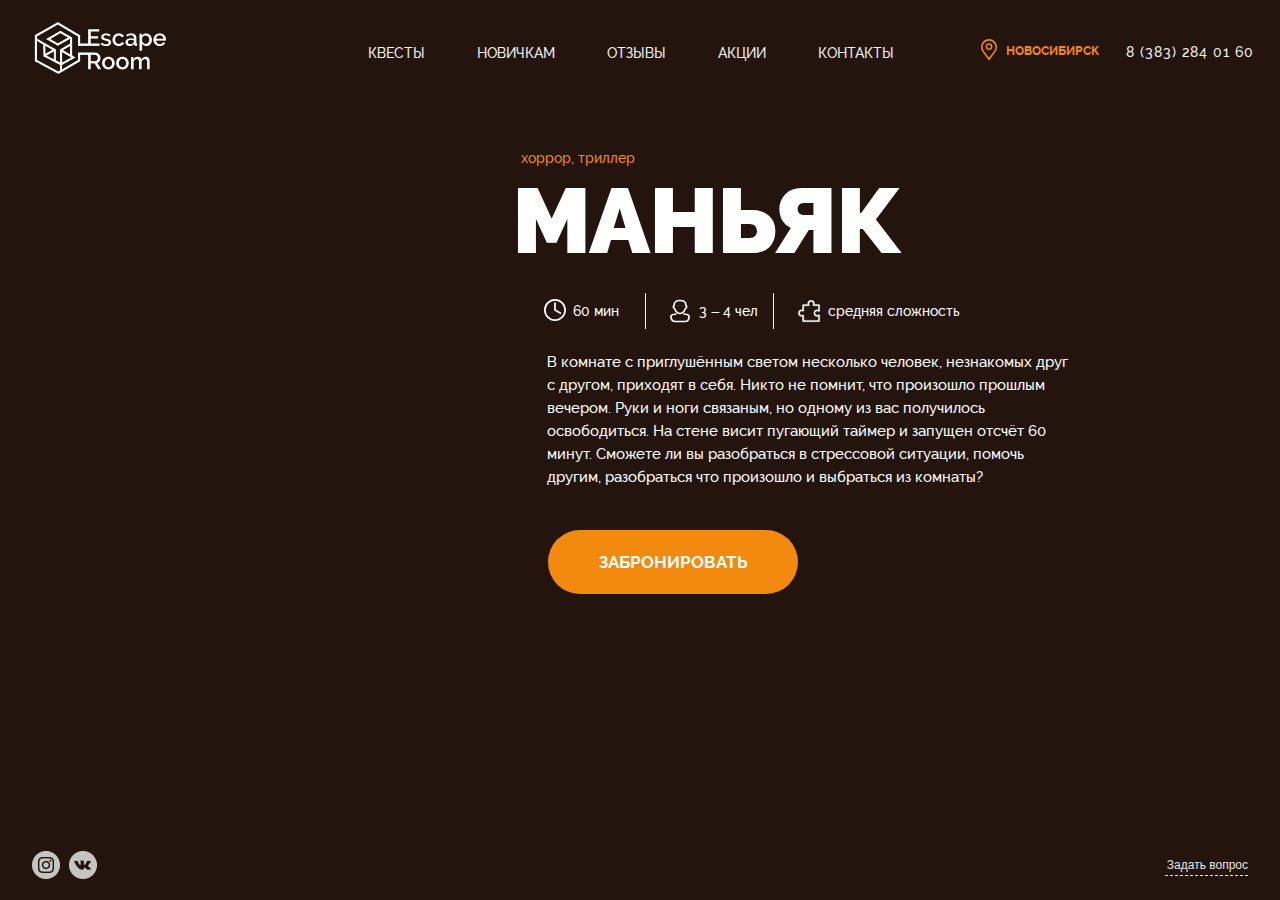
==== quest-order-maniac.html @ 41b4a64c "Add files via upload" ====
<!doctype html>
<html lang="ru">
<head>
  <meta charset="UTF-8">
  <meta name="viewport" content="width=device-width, initial-scale=1.0">
  <title>Escape Room</title>
  <link rel="preload" href="./fonts/ralewaymedium.woff2" type="font/woff2" as="font" crossorigin="">
  <link rel="stylesheet" href="./css/style.min.css">
</head>
<body>

<header class="main-header main-header--quest-order main-header--nojs">
  <div class="main-header__wrap main-header__wrap--nojs">
    <a href="main.html" class="main-header__logo main-header__logo--nojs" aria-label="Ссылка логотипа страницы">
      <picture>
        <source media="(max-width: 767px)" srcset="img/logo-mobile.png">
        <img src="img/logo-desktop.png" width="134" height="52" alt="Логотип сайта Escape Room" class="main-header__logo-img">
      </picture>
    </a>
    <nav class="nav nav--nojs">
      <ul class="nav__list">
        <li class="nav__item"><a href="#" class="nav__link" aria-label="Ссылка на другую страницу сайта">Квесты</a></li>
        <li class="nav__item"><a href="#" class="nav__link" aria-label="Ссылка на другую страницу сайта">Новичкам</a></li>
        <li class="nav__item"><a href="#" class="nav__link" aria-label="Ссылка на другую страницу сайта">Отзывы</a></li>
        <li class="nav__item"><a href="#" class="nav__link" aria-label="Ссылка на другую страницу сайта">Акции</a></li>
        <li class="nav__item"><a href="#" class="nav__link" aria-label="Ссылка на другую страницу сайта">Контакты</a></li>
      </ul>
    </nav>
    <div class="main-header__link-wrap main-header__link-wrap--nojs">
      <a href="#" class="main-header__link" aria-label="Ссылка города">Новосибирск</a>
      <a href="tel:83832840160" class="main-header__phone-link" aria-label="Ссылка телефона">8 (383) 284 01 60</a>
    </div>
  </div>
  <span class="main-header__menu-text">Меню</span>
  <button class="main-header__toggle main-header__toggle--nojs" type="button" aria-label="Мобильное меню"></button>
</header>

<main class="main-content main-content--quest-order">
  <section class="quest-order">
    <div class="quest-order__div"></div>
    <div class="quest-order__text-wrap">
      <a href="quest.html" class="quest-order__link" aria-label="Страница всех квестов">Все квесты</a>
      <span class="quest-order__genre">хоррор, триллер</span>
      <h1>Маньяк</h1>
      <div class="quest-order__terms">
        <span class="quest-order__time">60 мин</span>
        <span class="quest-order__person"> 3 – 4 чел</span>
        <span class="quest-order__level">средняя сложность</span>
      </div>
      <p>В комнате с приглушённым светом несколько человек, незнакомых друг с другом,
        приходят в себя. Никто не помнит, что произошло прошлым вечером. Руки и ноги связаным, но одному из вас
        получилось освободиться. На стене висит пугающий таймер и запущен отсчёт 60 минут. Сможете ли вы разобраться в
        стрессовой ситуации, помочь другим, разобраться что произошло и выбраться из комнаты?</p>
      <a href="specific-quest.html" class="quest-order__button button" aria-label="Бронирование квеста">Забронировать</a>
    </div>
  </section>
</main>

<footer class="footer-page footer-page--nojs">
  <div class="footer-page__social social">
    <a href="#" class="social__item social__item--ig" aria-label="Ссылка соц сети Инстаграм">
    </a>
    <a href="#" class="social__item social__item--vk" aria-label="Ссылка соц сети Вконтакте">
    </a>
  </div>
  <button class="footer-page__button button" type="button" aria-label="ٌКнопка для задания вопроса">Задать вопрос</button>
</footer>

<div class="modal">
  <form action="https://echo.htmlacademy.ru" method="post" class="modal__form">
    <h2>Ваш город:</h2>
    <button class="modal__toggle" type="button" aria-label="Модальное окно"></button>
    <a href="#" class="modal__link" aria-label="Поиск местоположения">Определить местоположение</a>
    <span>... или выберите вручную</span>
    <ul class="modal__list">
      <li class="modal__item"><a href="#" class="modal__city-link" aria-label="Выбор города">Новосибирск</a></li>
      <li class="modal__item"><a href="#" class="modal__city-link" aria-label="Выбор города">Иркутск</a></li>
      <li class="modal__item"><a href="#" class="modal__city-link" aria-label="Выбор города">Смоленск</a></li>
      <li class="modal__item"><a href="#" class="modal__city-link" aria-label="Выбор города">Волгоград</a></li>
      <li class="modal__item"><a href="#" class="modal__city-link" aria-label="Выбор города">Комсомольск-на-Амуре</a></li>
    </ul>
  </form>
</div>

<div class="modal-form">
  <form action="https://echo.htmlacademy.ru" method="post" class="modal-form__question">
    <h2>Задайте вопрос</h2>
    <ul class="modal-form__list">
      <li class="modal-form__item">
        <label for="name">Чтобы мы смогли обращаться к вам, оставьте ваше имя</label>
        <input type="text" name="name" id="name" required="">
        <span>Имя</span>
      </li>

      <li class="modal-form__item">
        <label for="email">Чтобы вы получили ответ, оставьте ваш e-mail</label>
        <input type="email" name="email" id="email" required="">
        <span>E-mail</span>
      </li>

      <li class="modal-form__item">
        <label for="question">Ваш вопрос:</label>
        <textarea name="question" id="question"></textarea>
      </li>
    </ul>
    <button class="modal-form__button button" type="submit" aria-label="Кнопка для отправки вопроса">Отправить вопрос</button>
    <div class="modal-form__checkbox">
      <input class="modal-form__input" type="checkbox" name="check" id="check" required="">
      <label class="modal-form__label" for="check"></label>
      <p>Я согласен с <a href="#" aria-label="Ссылка на правила обработки персональных данных">правилами обработки персональных данных</a> и пользовательским соглашением</p>
    </div>
    <button class="modal-form__toggle" type="button" aria-label="Модальное окно"></button>
  </form>
</div>
<script src="js/vendor.js"></script>
<script src="js/main.js"></script>
</body>
</html>
---- css/style.min.css ----
@charset "UTF-8";body,html{height:100%}html{ms-text-size-adjust:100%;webkit-text-size-adjust:100%;overflow-x:hidden;line-height:1.15}body,sub,sup{position:relative}body{display:-webkit-box;display:-ms-flexbox;display:flex;-webkit-box-orient:vertical;-webkit-box-direction:normal;-ms-flex-direction:column;flex-direction:column;margin:0;padding:0;font-style:normal;font-weight:500;font-family:"Raleway","Arial",sans-serif;background:#fff;color:#102654;font-size:16px;line-height:24px}article,aside,details,figcaption,figure,footer,header,main,menu,nav,section{display:block}h1{font-size:2em;margin:.67em 0}figure{margin:1em 40px}hr{-webkit-box-sizing:content-box;box-sizing:content-box;height:0;overflow:visible}code,kbd,pre,samp{font-family:monospace;font-size:1em}a{background-color:transparent;webkit-text-decoration-skip:objects;text-decoration:none}abbr[title]{border-bottom:none;-webkit-text-decoration:underline dotted;text-decoration:underline dotted}b,strong{font-weight:inherit}dfn{font-style:italic}mark{background-color:#ff0;color:#000}small{font-size:80%}sub,sup{font-size:58%;line-height:0}sub{bottom:-.25em}audio,canvas,video{display:inline-block}audio:not([controls]){display:none;height:0}img{height:auto;width:100%;max-width:100%;border-style:none}svg:not(:root){overflow:hidden}button,input,optgroup,select,textarea{font-family:sans-serif;font-size:100%;line-height:1.15;margin:0}button,input{overflow:visible}button,select{text-transform:none}[type=reset],[type=submit],button,html [type=button]{webkit-appearance:button}[type=button]::-moz-focus-inner,[type=reset]::-moz-focus-inner,[type=submit]::-moz-focus-inner,button::-moz-focus-inner{border-style:none;padding:0}[type=button]:-moz-focusring,[type=reset]:-moz-focusring,[type=submit]:-moz-focusring,button:-moz-focusring{outline:1px dotted ButtonText}fieldset{padding:.35em .75em .625em}legend{color:inherit;display:table;max-width:100%;white-space:normal}progress{display:inline-block;vertical-align:baseline}textarea{overflow:auto}[type=checkbox],[type=radio],legend{-webkit-box-sizing:border-box;box-sizing:border-box;padding:0}[type=number]::-webkit-inner-spin-button,[type=number]::-webkit-outer-spin-button{height:auto}[type=search]{webkit-appearance:textfield;outline-offset:-2px}[type=search]::-webkit-search-cancel-button,[type=search]::-webkit-search-decoration{webkit-appearance:none}::-webkit-file-upload-button{webkit-appearance:button;font:inherit}summary{display:list-item}[hidden],template{display:none}@font-face{font-family:"Raleway";src:local("ralewayblack"),url(../fonts/ralewayblack.woff2) format("woff2"),local("ralewayblack"),url(../fonts/ralewayblack.woff) format("woff");font-weight:900;font-display:swap}@font-face{font-family:"Raleway";src:local("ralewayextrabold"),url(../fonts/ralewayextrabold.woff2) format("woff2"),local("ralewayextrabold"),url(../fonts/ralewayextrabold.woff) format("woff");font-weight:800;font-display:swap}@font-face{font-family:"Raleway";src:local("ralewaybold"),url(../fonts/ralewaybold.woff2) format("woff2"),local("ralewaybold"),url(../fonts/ralewaybold.woff) format("woff");font-weight:700;font-display:swap}@font-face{font-family:"Raleway";src:local("ralewaymedium"),url(../fonts/ralewaymedium.woff2) format("woff2"),local("ralewaymedium"),url(../fonts/ralewaymedium.woff) format("woff");font-weight:500;font-display:swap}*,::after,::before{-webkit-box-sizing:border-box;box-sizing:border-box}a:hover{cursor:url(/img/cursor–hand.png),pointer}.button{display:block;padding-top:22px;padding-bottom:22px;font-size:17px;font-weight:700;line-height:20px;text-align:center;text-transform:uppercase;border-radius:60px;cursor:pointer}.intro{height:100vh;background-image:url(/img/main-bg-desktop@1x.jpg);background-repeat:no-repeat;background-color:#151110;background-size:cover}.intro__text-wrap{padding-top:187px;margin-left:136px}.intro h1{max-width:545px;margin:0 0 33px;font-size:64px;line-height:70px;letter-spacing:.9px;color:#fff}.intro p{max-width:477px;margin:0 0 66px;letter-spacing:.5px;line-height:26px;color:#fff}.intro__button{width:250px;background-color:#f28a0f;color:#fff}.intro__button:active,.intro__button:focus{opacity:.3}.intro__button:hover{background-color:#f39425}@media only screen and (max-width:1023px){.intro{background-position:center}.intro__text-wrap{padding-top:245px;padding-bottom:0;margin:0 auto;text-align:center}.intro__text-wrap h1{margin:0 auto 25px;font-size:50px;line-height:55px;max-width:678px}.intro p{max-width:678px;font-size:14px;text-align:center;margin:0 auto 40px}.intro__button{margin:0 auto}}@media only screen and (max-width:767px){.intro{background-image:url(/img/main-bg-mobile@1x.jpg)}.intro__text-wrap{max-width:310px;padding-top:409px;margin:0 auto}.intro__text-wrap h1{margin:0 auto 27px;font-size:36px;line-height:46px}.intro__text-wrap p{display:none}.intro__button{width:185px;padding-top:15px;padding-bottom:15px;font-size:14px}}.nav,.nav__list{display:-webkit-box;display:-ms-flexbox;display:flex}.nav{-webkit-box-align:center;-ms-flex-align:center;align-items:center;padding-left:7vw;max-width:630px}.nav,.nav a{cursor:url(../img/cursor–hand.png),pointer}.nav__list{-webkit-box-pack:justify;-ms-flex-pack:justify;justify-content:space-between;-ms-flex-wrap:wrap;flex-wrap:wrap;width:100%;height:21px;margin:0;padding:0;font-size:14px;list-style:none;text-transform:uppercase}.nav__link{color:#f0f0f0}.nav__link:active,.nav__link:focus{opacity:.3}.nav__link:hover{color:#f2890f}.nav__item{margin-right:52px}.nav__item:nth-child(5n){margin-right:0}@media only screen and (max-width:1023px){.nav{padding-left:0;width:45%}.nav__list{-ms-flex-wrap:nowrap;flex-wrap:nowrap;font-size:12px}}@media only screen and (max-width:767px){.nav{top:0;left:0;position:absolute;display:none;-webkit-box-align:baseline;-ms-flex-align:baseline;align-items:baseline;height:100vh;width:100%;background:-webkit-gradient(linear,left top,left bottom,from(#633c0f),color-stop(70%,#24150e),to(#1a140d));background:linear-gradient(180deg,#633c0f 0%,#24150e 70%,#1a140d 100%)}.nav__list{-webkit-box-orient:vertical;-webkit-box-direction:normal;-ms-flex-direction:column;flex-direction:column;padding-top:231px;text-align:center;font-size:16px}.nav__item{margin-bottom:35px}.nav--closed,.nav--nojs{display:-webkit-box;display:-ms-flexbox;display:flex}.nav--nojs{position:inherit}}.catalog{margin-top:118px;height:100vh;overflow-y:scroll;scrollbar-width:none;background:-webkit-gradient(linear,left bottom,left top,from(#141414),to(#1f1d1d));background:linear-gradient(0deg,#141414 0%,#1f1d1d 100%)}.catalog::-webkit-scrollbar{display:none}.catalog__wrap{max-width:1095px;margin:0 auto}.catalog__text{display:inline-block;margin-bottom:28px;vertical-align:auto;letter-spacing:-1px;color:#f2890f}.catalog h1{margin:0 0 72px;font-size:64px;letter-spacing:1px;color:#fff}.catalog__filter-list{display:-webkit-box;display:-ms-flexbox;display:flex;-webkit-box-pack:justify;-ms-flex-pack:justify;justify-content:space-between;max-width:1000px;margin:0 0 40px 39px;padding:0;font-size:14px;list-style:none;text-align:center;scrollbar-width:none}.catalog__link{color:#fff}.catalog__item{position:relative;display:-webkit-box;display:-ms-flexbox;display:flex;-webkit-box-align:center;-ms-flex-align:center;align-items:center;height:40px}.catalog__link--allquest{border-bottom:2px solid #f2890f}.catalog__item--allquest::before{content:"";position:absolute;left:-37px;top:6px;width:26px;height:30px;background-image:url(../img/icon-allquests.svg);background-repeat:no-repeat;background-size:26px 30px}.catalog__item--allquest::after{content:"";position:absolute;left:116px;top:0;height:40px;width:.5px;border:0 solid #fff;background-color:#fff}.catalog__item--adventures::before{content:"";position:absolute;left:-45px;top:6px;width:36px;height:30px;background-image:url(../img/icon-adventures.svg);background-repeat:no-repeat;background-size:36px 30px}.catalog__item--adventures::after{content:"";position:absolute;left:135px;top:0;height:40px;width:.5px;border:0 solid #fff;background-color:#fff}.catalog__item--horror::before{content:"";position:absolute;left:-44px;top:6px;width:30px;height:30px;background-image:url(../img/icon-horror.svg);background-repeat:no-repeat;background-size:30px 30px}.catalog__item--horror::after{content:"";position:absolute;left:84px;top:0;height:40px;width:.5px;border:0 solid #fff;background-color:#fff}.catalog__item--mystic::before{content:"";position:absolute;left:-48px;top:6px;width:30px;height:30px;background-image:url(../img/icon-mystic.svg);background-repeat:no-repeat;background-size:30px 30px}.catalog__item--mystic::after{content:"";position:absolute;left:90px;top:0;height:40px;width:.5px;border:0 solid #fff;background-color:#fff}.catalog__item--detective::before{content:"";position:absolute;left:-53px;top:6px;width:40px;height:30px;background-image:url(../img/icon-pipe.svg);background-repeat:no-repeat;background-size:40px 30px}.catalog__item--detective::after{content:"";position:absolute;left:100px;top:0;height:40px;width:.5px;border:0 solid #fff;background-color:#fff}.catalog__item--scifi::before{content:"";position:absolute;left:-49px;top:6px;width:28px;height:30px;background-image:url(../img/icon-scifi.svg);background-repeat:no-repeat;background-size:28px 30px}@media only screen and (max-width:1023px){.catalog__wrap{max-width:678px;margin:0 auto}.catalog__text{font-size:13px}.catalog h1{margin:0 0 50px;font-size:50px}.catalog__item{height:30px}.catalog__link{font-size:13px}.catalog__filter-list{margin:0 0 40px 25px}.catalog__item--allquest::before{left:-26px;top:0;width:22px;height:28px;background-size:22px 28px}.catalog__item--allquest::after{left:84px;height:30px}.catalog__item--adventures::before{left:-35px;top:0;width:30px;height:26px;background-size:30px 26px}.catalog__item--adventures::after{left:100px;height:30px}.catalog__item--horror::before{left:-31px;top:0;width:25px;height:25px;background-size:25px 25px}.catalog__item--horror::after{left:56px;height:30px}.catalog__item--mystic::before{left:-31px;top:0;width:25px;height:25px;background-size:25px 25px}.catalog__item--mystic::after{left:67px;height:30px}.catalog__item--detective::before{left:-40px;top:0;width:35px;height:25px;background-size:35px 25px}.catalog__item--detective::after{left:75px;height:30px}.catalog__item--scifi::before{left:-32px;top:0;width:24px;height:26px;background-size:24px 26px}}@media only screen and (max-width:767px){.catalog{margin-top:83px}.catalog__wrap{max-width:328px;margin:0 auto}.catalog__text{margin-bottom:12px;letter-spacing:.5px}.catalog h1{line-height:36px;font-size:36px}.catalog__filter-wrap{position:relative}.catalog__filter-list{display:-webkit-box;-webkit-box-pack:inherit;-ms-flex-pack:inherit;justify-content:inherit;overflow-x:scroll;margin:0 0 40px;width:100%}.catalog__filter-list::before{content:"";position:absolute;top:-2px;right:-2px;width:55px;height:32px;background:-webkit-gradient(linear,left top,right top,from(rgba(28,27,27,0)),to(#1c1b1b));background:linear-gradient(90deg,rgba(28,27,27,0) 0%,#1c1b1b 100%);z-index:1}.catalog__filter-list::-webkit-scrollbar{display:none}.catalog__item{display:block;width:111px;margin-right:46px;padding-left:30px;border:0}.catalog__item--allquest::before{left:0;top:0;width:20px;height:24px;background-size:20px 24px}.catalog__item--allquest::after{left:124px;height:30px}.catalog__item--adventures::before{left:-15px;top:0;width:28px;height:24px;background-size:28px 24px}.catalog__item--adventures::after{left:134px;height:30px}.catalog__item--horror{padding-left:0;margin-right:0}.catalog__item--horror::before{left:-7px;top:0;width:24px;height:24px;background-size:24px 24px}.catalog__item--horror::after{left:95px;height:30px}.catalog__item--mystic::before{left:4px;top:0;width:24px;height:24px;background-size:24px 24px}.catalog__item--mystic::after{left:123px;height:30px}.catalog__item--detective{margin-right:10px}.catalog__item--detective::before{left:-9px;top:0;width:32px;height:24px;background-size:32px 24px}.catalog__item--detective::after{left:120px;height:30px}.catalog__item--scifi::before{left:19px;top:0;width:22px;height:24px;background-size:22px 24px}}.footer-page{position:absolute;bottom:21px;left:0;right:0;display:-webkit-box;display:-ms-flexbox;display:flex;-webkit-box-align:center;-ms-flex-align:center;align-items:center;-webkit-box-pack:justify;-ms-flex-pack:justify;justify-content:space-between;width:95%;max-width:1302px;margin:0 auto;z-index:1}.footer-page--quest{position:fixed}.footer-page__button{position:relative;width:83px;padding:0;text-align:end;font-size:12px;text-transform:none;font-weight:500;background:0 0;border:0;border-bottom:1.5px dashed;border-radius:0;overflow:hidden;color:#e5e5e5;cursor:url(/img/cursor–hand.png),pointer}.footer-page__button::before{content:"";position:absolute;width:12px;height:12px;bottom:3px;left:-10px;background-image:url(../img/icon-question.svg);background-size:12px 12px}.footer-page__button::before:hover{left:0}.footer-page__button:hover{color:#f28a0f;overflow:inherit}@media only screen and (max-width:1023px){.footer-page{max-width:730px}}@media only screen and (max-width:767px){.footer-page{position:absolute;bottom:43px;display:none;width:91%;z-index:2}.footer-page__button{width:120px;font-size:17px;letter-spacing:.3px}.footer-page__button::before{left:-10px;width:14px;height:14px;background-size:14px 14px}.footer-page--closed,.footer-page--nojs{display:-webkit-box;display:-ms-flexbox;display:flex}.footer-page--nojs{position:absolute}}.main-header{position:absolute;left:0;right:0;width:100%;z-index:2}.main-header--quest{position:fixed;background:#1c1b1b;z-index:2}.main-header--quest-order,.main-header--specific-quest{position:absolute}.main-header__logo-img{cursor:url(../img/cursor–hand.png),pointer}.main-header__logo-img:active,.main-header__logo-img:focus{opacity:.3}.main-header__logo-img:hover{opacity:.7}.main-header__logo-img--main{cursor:auto}.main-header__logo-img--main:hover{opacity:1}.main-header__wrap{-webkit-box-align:center;-ms-flex-align:center;align-items:center;-webkit-box-pack:justify;-ms-flex-pack:justify;justify-content:space-between;width:95%;max-width:1300px;margin:0 auto;padding-top:22px}.main-header__wrap .main-header__logo{cursor:auto}.main-header__link-phone,.main-header__link-wrap,.main-header__wrap{display:-webkit-box;display:-ms-flexbox;display:flex}.main-header__link-wrap{-webkit-box-pack:justify;-ms-flex-pack:justify;justify-content:space-between;max-width:242px;-webkit-box-align:center;-ms-flex-align:center;align-items:center}.main-header__link-wrap a{white-space:nowrap}.main-header__link-phone{-ms-flex-wrap:wrap;flex-wrap:wrap}.main-header__link{position:relative;margin-right:27px;font-size:12px;font-weight:600;border-bottom:1.5px dashed transparent;text-transform:uppercase;color:#f2890f}.main-header__link::before{content:"";position:absolute;left:-25px;width:16px;height:21px;background-image:url(../img/icon-location.svg);background-repeat:no-repeat;background-size:16px 21px}.main-header__link:hover{border-bottom:1.5px dashed #f2890f}.main-header__toggle{display:none}.main-header__phone-link{font-size:14px;letter-spacing:1px;color:#f0f0f0}.main-header__phone-link:active,.main-header__phone-link:focus{opacity:.3}.main-header__phone-link:hover{opacity:.7}.main-header__menu-text{display:none}.modal-form__error{font-size:12px;color:#f2901d;position:absolute;top:117px;display:none}@media only screen and (max-width:1023px){.main-header__wrap{width:100%;max-width:730px}.main-header__link{margin-right:10px;font-size:10px}.main-header__phone-link{font-size:11px}.main-header__link::before{left:-20px;background-size:13px 18px}}@media only screen and (max-width:767px){.main-header__wrap{width:91%;padding-top:19px}.main-header__link-wrap{position:absolute;display:none;-webkit-box-orient:vertical;-webkit-box-direction:normal;-ms-flex-direction:column;flex-direction:column;-webkit-box-pack:initial;-ms-flex-pack:initial;justify-content:initial;left:0;right:0;top:95px;height:98px;width:100%;-webkit-box-align:center;-ms-flex-align:center;align-items:center;border-bottom:1px solid #fff}.main-header__logo{z-index:1}.main-header__toggle{position:absolute;right:16px;top:34px;display:block;width:20px;height:15px;background-color:transparent;background-image:url(../img/burger.png);background-repeat:no-repeat;border:0;z-index:1;outline:0;cursor:url(../img/cursor–hand.png),pointer}.main-header__toggle:hover{opacity:.7}.main-header__menu-text{position:absolute;display:block;right:45px;top:29px;font-size:14px;text-transform:uppercase;color:#fff;z-index:1}.main-header__link{margin-right:0;margin-bottom:14px;margin-left:24px;font-size:12px}.main-header__link::before{left:-28px;background-size:16px 21px}.main-header__phone-link{font-size:14px}.main-header__toggle--closed{display:block;width:14px;height:14px;background-image:url(../img/close.png);background-size:14px 14px}.main-header--nojs,.main-header__link-wrap--closed,.main-header__link-wrap--nojs,.main-header__wrap--nojs{display:-webkit-box;display:-ms-flexbox;display:flex}.main-header--nojs{position:inherit}.main-header__wrap--nojs{-webkit-box-orient:vertical;-webkit-box-direction:normal;-ms-flex-direction:column;flex-direction:column;width:100%;padding:0}.main-header__logo--nojs{position:absolute;top:18px;left:16px}}.modal{position:fixed;top:0;left:0;display:none;width:100%;height:100vh;background:rgba(61,51,51,.9);z-index:10000}.modal--show{display:block}.modal__form{position:absolute;right:0;left:0;top:18%;bottom:0;margin:0 auto;width:480px;height:485px;background-color:#141414}.modal__form h2{margin:0 0 36px;padding-top:40px;padding-left:33px;font-size:32px;color:#fff}.modal__toggle{position:absolute;width:16px;height:16px;right:31px;top:42px;background-image:url(../img/close.png);background-repeat:no-repeat;background-size:14px 14px;background-color:transparent;border:0;cursor:url(../img/cursor–hand.png),pointer}.modal__toggle:active,.modal__toggle:focus{opacity:.3}.modal__toggle:hover{opacity:.7}.modal__link{position:relative;display:block;width:51%;margin-bottom:44px;margin-left:65px;letter-spacing:.5px;border-bottom:1px solid #fff;color:#fff}.modal__link::before{content:"";position:absolute;left:-33px;width:24px;height:24px;background-image:url(../img/icon-gps-location.svg);background-repeat:no-repeat;background-size:24px 24px}.modal__link:active,.modal__link:focus{opacity:.3}.modal__link:hover{opacity:.7}.modal__form span{display:block;margin-bottom:20px;padding-left:33px;font-size:17px;color:#fff}.modal__list{margin:0;padding-left:33px;font-size:24px;font-weight:600;list-style:none}.modal__item{margin-bottom:25px}.modal__city-link{opacity:.5;color:#fff}.modal-form__item input:active,.modal-form__item input:focus,.modal-form__item textarea:active,.modal-form__item textarea:focus,.modal__city-link:active,.modal__city-link:focus{opacity:.3}.modal__city-link:hover{opacity:1;border-bottom:2px solid #f2890f}@media only screen and (max-width:767px){.modal__form{top:0;width:100%;height:100vh}.modal__form h2{margin:0 0 34px;padding-left:16px;padding-top:39px}.modal__toggle{right:15px;top:40px}.modal__link{width:245px;font-size:17px;margin-left:49px;margin-right:0;letter-spacing:-.1px;margin-bottom:42px}.modal__form span{padding-left:18px}.modal__list{padding-left:16px}}.modal-form{position:fixed;top:0;left:0;display:none;width:100%;height:100vh;background:rgba(61,51,51,.9);z-index:10000}.modal-form--show{display:block}.modal-form__question{position:absolute;right:0;left:0;top:6%;bottom:0;margin:0 auto;padding:37px 33px;width:480px;height:682px;background-color:#141414}.modal-form__question h2{margin:0 0 44px;font-size:32px;color:#fff}.modal-form__list{margin:0;padding:0;list-style:none}.modal-form__item{position:relative}.modal-form__item span{position:absolute;z-index:1;padding:0 8px;left:13px;top:44%;font-size:14px;background-color:#141414;-webkit-transition:all .2s ease;transition:all .2s ease;color:#e5e5e5}.modal-form__item label{display:block;margin-bottom:16px;font-size:15px;color:#fff}.modal-form__item input,.modal-form__item textarea{width:96%;background-color:transparent;border:1px solid #e5e5e5;border-radius:5px;color:#fff}.modal-form__item input{position:relative;height:53px;margin-bottom:27px;padding-left:18px}.modal-form__item input:hover,.modal-form__item textarea:hover{opacity:.7}.modal-form__item textarea{height:120px;margin-bottom:23px;padding-left:22px;padding-top:14px;font-size:14px}.modal-form__item input:focus~span,.modal-form__item-filled~span{top:22%}.modal-form__button{width:219px;margin:0 auto 16px;padding-top:15px;padding-bottom:15px;font-size:14px;border:0;background-color:#b8b8b8;color:#fff;cursor:url(../img/cursor–hand.png),pointer}.modal-form__button:active,.modal-form__button:focus{opacity:.3}.modal-form__button:hover{opacity:.7}.modal-form__button--checked{background-color:#f28a0f}.modal-form__checkbox{display:-webkit-box;display:-ms-flexbox;display:flex;-webkit-box-align:baseline;-ms-flex-align:baseline;align-items:baseline}.modal-form__checkbox p{margin:0 0 0 11px;font-size:15px;color:#fff}.modal-form__checkbox input{margin-right:10px}.modal-form__checkbox a{letter-spacing:-.9px;text-decoration:underline;color:#fff}.modal-form__toggle{position:absolute;width:16px;height:16px;right:31px;top:37px;background-image:url(../img/close.png);background-repeat:no-repeat;background-size:14px 14px;background-color:transparent;border:0;cursor:url(../img/cursor–hand.png),pointer}.modal-form__toggle:active,.modal-form__toggle:focus,.products__item-wrap a:active,.products__item-wrap a:focus{opacity:.3}.modal-form__toggle:hover,.products__item-wrap a:hover{opacity:.7}.modal-form__input{-webkit-appearance:none;-moz-appearance:none;appearance:none}.modal-form__label{position:relative}.modal-form__label::before{content:"";position:absolute;left:-12px;top:-12px;width:16px;height:16px;border:0;border-radius:3px;background-color:#6e4313}.modal-form__input:checked~.modal-form__label::after{content:"";position:absolute;left:-8px;top:-8px;width:8px;height:8px;background-image:url(/img/icon-check.svg);background-repeat:no-repeat;background-size:8px 8px;background-color:#f2890f}.modal-form__input:checked~.modal-form__label::before{background-color:#f2890f}.modal-form__label a{letter-spacing:0}.modal-form__checkbox label.error,.modal-form__item label.error{position:absolute;right:13px;bottom:-10px;text-align:end;font-size:12px;color:#d26f13}.modal-form__item input.valid{border-color:#13ba19}.modal-form__item input.error{border-color:#d26f13}.modal-form__checkbox label.error{right:50px;bottom:10px}.modal-form__item input:-webkit-autofill,.modal-form__item input:-webkit-autofill:focus,.modal-form__item input:-webkit-autofill:hover,.modal-form__item textarea:-webkit-autofill,.modal-form__item textarea:-webkit-autofill:focus,.modal-form__item textarea:-webkit-autofill:hover{-webkit-text-fill-color:#fff!important;-webkit-box-shadow:0 0 0 1000px #141414 inset!important;-webkit-transition:background-color 5000s ease-in-out 0s!important;transition:background-color 5000s ease-in-out 0s!important}@media only screen and (max-width:767px){.modal-form__question{width:100%;height:100vh;top:0;padding:39px 18px}.modal-form__item label{width:295px;margin-bottom:13px}.modal-form__checkbox p{margin-left:11px;letter-spacing:-.5px;line-height:22px}.modal-form__checkbox label.error{right:33px;bottom:22px}.modal-form__item input{font-size:14px;padding-left:21px}.modal-form__item textarea{margin-bottom:27px;padding-top:21px}.modal-form__button{margin:0 auto 20px}.modal-form__toggle{right:15px;top:39px}.modal-form__item span{top:53%}.modal-form__item input:focus~span,.modal-form__item-filled~span{top:35%}}.products{display:grid;grid-template-columns:33% 33% 33%;grid-template-rows:233px 233px 233px 233px;grid-column-gap:28px;grid-row-gap:31px;justify-items:stretch;-webkit-box-align:stretch;-ms-flex-align:stretch;align-items:stretch;-webkit-box-pack:end;-ms-flex-pack:end;justify-content:end;width:100%;margin:0 auto;list-style:none}.products__item{position:relative}.products__item-wrap{position:absolute;left:0;bottom:18px;display:-webkit-box;display:-ms-flexbox;display:flex;-webkit-box-orient:vertical;-webkit-box-direction:normal;-ms-flex-direction:column;flex-direction:column;width:264px;padding-left:18px}.products__item-wrap h2{margin:0 0 12px}.products__item-wrap p{position:relative;margin:0;padding-left:22px;font-size:13px;color:#fff}.products__item-wrap p::before{content:"";position:absolute;left:2px;top:6px;width:11px;height:14px;background-image:url(../img/icon-location.svg);background-repeat:no-repeat;background-size:11px 14px}.products__hit{position:absolute;left:260px;top:15px;font-size:12px;width:64px;padding-right:10px;text-align:end;border:2px solid rgba(242,137,15,.74);border-radius:50px;color:#fff}.products__hit::before,.products__level::before,.products__person::before{content:"";position:absolute;left:12px;top:4px;width:16px;height:16px;background-image:url(../img/icon-star.svg);background-repeat:no-repeat;background-size:16px 16px}.products__item-wrap a,.products__lvl{color:#fff}.products__person{position:relative;width:68px;padding-left:23px;padding-right:3px;border-right:1px solid #fff}.products__level::before,.products__person::before{left:2px;width:13px;height:14px;background-image:url(../img/icon-person.svg);background-size:13px 14px}.products__level{position:relative;padding-left:32px;font-size:13px}.products__level::before{left:6px;top:0;width:16px;height:16px;background-image:url(../img/icon-puzzle.svg);background-size:16px 16px}@media only screen and (max-width:1023px){.products{display:grid;grid-template-columns:335px 335px;grid-template-rows:225px 225px 225px 225px 225px;grid-column-gap:20px;grid-row-gap:25px;justify-items:stretch;-webkit-box-align:stretch;-ms-flex-align:stretch;align-items:stretch;-webkit-box-pack:end;-ms-flex-pack:end;justify-content:end;width:100%;margin:0 auto}}@media only screen and (max-width:767px){.products{display:grid;grid-template-columns:328px;grid-template-rows:232px;grid-row-gap:15px}.products__hit{left:248px;top:12px}}.specific-quest{height:100vh;background-image:url(../img/bg-maniak@1x.jpg);background-repeat:no-repeat;background-size:cover}.specific-quest__content-wrap{height:100vh;-webkit-backdrop-filter:blur(20px);backdrop-filter:blur(20px)}.specific-quest__chosen{display:block;margin-left:8px;letter-spacing:-1.5px;color:#f2890f}.specific-quest__content{padding-top:134px;max-width:1080px;margin-left:134px;margin-bottom:45px;letter-spacing:-2.5px}.specific-quest__text-wrap{display:-webkit-box;display:-ms-flexbox;display:flex;-webkit-box-align:center;-ms-flex-align:center;align-items:center;margin-bottom:40px;border-bottom:1px solid #fff}.specific-quest__text-wrap h1{margin:0 85px 0 0;font-size:92px;font-weight:900;text-transform:uppercase;color:#fff}.specific-quest__content p{width:20%;margin-right:47px;font-size:15px;letter-spacing:0;color:#fff}.specific-quest__link{position:relative;padding-top:26px;padding-bottom:8px;font-size:14px;border-bottom:2px solid #f2890f;letter-spacing:.5px;color:#fff}.specific-quest__link::before,.specific-quest__time::before{content:"";position:absolute;right:-11px;top:39px;width:5px;height:7px;background-image:url(../img/icon-arrow.svg);background-repeat:no-repeat;background-size:5px 7px}.specific-quest__busy-list{display:-webkit-box;display:-ms-flexbox;display:flex;margin:0;padding:0;font-size:12px;width:35%;-webkit-box-pack:end;-ms-flex-pack:end;justify-content:flex-end;letter-spacing:0;list-style:none;white-space:nowrap;color:#fff}.specific-quest__time{position:relative;display:inline-block;vertical-align:auto;margin-left:48px;margin-right:26px;margin-bottom:23px;padding-bottom:5px;border-bottom:2px solid #f2890f;letter-spacing:0;color:#fff;cursor:url(../img/cursor–hand.png),pointer}.specific-quest__time::before{right:-8px;top:10px}.specific-quest__date{font-size:28px;font-weight:900;letter-spacing:0;color:#fff}.specific-quest__busy-item{position:relative;padding-left:46px}.specific-quest__busy-item--free::before{border:2px solid #fff}.specific-quest__busy-item--busy::before,.specific-quest__busy-item--chosen::before,.specific-quest__busy-item--free::before{content:"";position:absolute;top:3px;left:27px;width:15px;height:15px;border-radius:3px}.specific-quest__busy-item--busy::before{background:-webkit-gradient(linear,left top,left bottom,from(#f2890f),to(#b8600f));background:linear-gradient(to bottom,#f2890f 0%,#b8600f 100%)}.specific-quest__busy-item--chosen::before{background:-webkit-gradient(linear,left top,left bottom,from(#2cdb52),to(#13ba19));background:linear-gradient(to bottom,#2cdb52 0%,#13ba19 100%)}.specific-quest__timetable-list{display:grid;grid-template-columns:110px 110px 110px 110px 110px 110px;grid-template-rows:59px 59px;grid-column-gap:32px;grid-row-gap:32px;justify-items:stretch;-webkit-box-align:stretch;-ms-flex-align:stretch;align-items:stretch;-webkit-box-pack:center;-ms-flex-pack:center;justify-content:center;max-width:1080px;margin-left:31px;list-style:none}.specific-quest__input{-webkit-appearance:none;-moz-appearance:none;appearance:none;border:2px solid #fff;width:110px;height:38px;border-radius:20px;cursor:url(../img/cursor–hand.png),pointer}.specific-quest__input:checked{border:0;background:-webkit-gradient(linear,left top,left bottom,from(#2cdb52),to(#13ba19));background:linear-gradient(to bottom,#2cdb52 0%,#13ba19 100%)}.specific-quest__input:disabled{border:0;background:-webkit-gradient(linear,left top,left bottom,from(#f2890f),to(#b8600f));background:linear-gradient(to bottom,#f2890f 0%,#b8600f 100%)}.specific-quest__label{font-size:12px;color:#fff}.specific-quest__item{position:relative;text-align:center}.specific-quest__item span{position:absolute;top:6px;left:37px;color:#fff;cursor:url(../img/cursor–hand.png),pointer}.specific-quest__link-back{display:none}@media only screen and (max-width:1023px){.specific-quest__content{padding-top:134px;max-width:678px;margin:0 auto 20px}.specific-quest__text-wrap h1{margin:0 45px 0 0;font-size:70px}.specific-quest__text-wrap{margin-bottom:25px}.specific-quest__content p{width:25%;margin-right:18px;font-size:13px}.specific-quest__link{font-size:13px}.specific-quest__link::before{top:36px}.specific-quest__time::before{top:9px;right:-12px}.specific-quest__timetable-list{grid-template-columns:110px 110px 110px 110px;grid-template-rows:59px 59px 59px;max-width:678px;margin:0 auto;-webkit-box-pack:start;-ms-flex-pack:start;justify-content:start}.specific-quest__time{margin-bottom:17px;font-size:13px}.specific-quest__date{font-size:24px}.specific-quest__busy-list{width:55%}}@media only screen and (max-width:767px){.specific-quest{position:relative;height:auto;padding-bottom:50px;background-image:-webkit-gradient(linear,left top,left bottom,from(rgba(99,60,15,0)),color-stop(52%,rgba(99,60,15,.3)),color-stop(70%,#24150e),to(#23150e)),url(../img/bg-maniak-mobile@1x.jpg);background-image:linear-gradient(180deg,rgba(99,60,15,0) 0%,rgba(99,60,15,.3) 52%,#24150e 70%,#23150e 100%),url(../img/bg-maniak-mobile@1x.jpg);background-size:100% 100%,100%;background-position:top}.specific-quest__content-wrap{position:relative;height:auto;padding-bottom:100px}.specific-quest__content{max-width:678px}.specific-quest__text-wrap h1{font-size:42px;margin:0 0 31px 17px;letter-spacing:.5px}.specific-quest__content p{position:absolute;width:256px;bottom:27px;margin:0;font-size:15px;left:17px}.specific-quest__br{display:none}.specific-quest__timetable-list{grid-template-columns:110px 118px;grid-column-gap:25px;grid-template-rows:59px 59px 59px 59px 59px;max-width:328px;padding-left:0}.specific-quest__chosen{margin-bottom:19px}.specific-quest__link{position:absolute;bottom:-25px;left:18px;letter-spacing:1px;padding:0;height:30px}.specific-quest__link::before{top:9px}.specific-quest__time{font-size:15px;margin-left:17px;margin-right:26px;margin-bottom:21px}.specific-quest__date{font-size:27px}.specific-quest__busy-list{-webkit-box-pack:end;-ms-flex-pack:end;justify-content:end;width:95%;margin:0 auto 44px}.specific-quest__busy-item{padding-left:37px}.specific-quest__busy-item--free::before{left:8px}.specific-quest__busy-item--busy::before{left:16px}.specific-quest__busy-item--chosen::before{left:20px}.specific-quest__link-back{position:absolute;top:85px;left:15px;display:block;width:85px;font-size:10px;text-align:end;text-transform:uppercase;letter-spacing:1.5px;color:#fff;background-image:url(../img/icon-arrow-left.svg);background-position:0 6px;background-repeat:no-repeat;background-size:6px 10px}}.quest-order{background-image:url(../img/bg-maniak@1x.jpg);background-repeat:no-repeat;background-size:cover;background-position:center}.quest-order--ritual{height:100vh;background-image:url(../img/bg-ritual@1x.jpg)}.quest-order--secrets-of-an-old-mansion{height:100vh;background-image:url(../img/bg-tayni-starogo-osobnyaka@1x.jpg)}.quest-order--fatal-experiment{height:100vh;background-image:url(../img/bg-fatalniy-eksperiment@1x.jpg)}.quest-order__text-wrap{padding:146px 0 0;margin-left:auto;width:84%;max-width:768px}.quest-order__text-wrap--secrets-of-an-old-mansion{padding:134px 0 0}.quest-order__text-wrap--ritual{padding:154px 0 0}.quest-order__text-wrap--fatal-experiment{padding:135px 0 0}.quest-order__text-wrap h1{margin:0 0 60px;font-size:92px;font-weight:900;letter-spacing:-1.7px;text-transform:uppercase;color:#fff}.quest-order__text-wrap--secrets-of-an-old-mansion h1{margin-bottom:24px;white-space:break-spaces;line-height:85px}.quest-order__text-wrap--ritual h1{margin:0 0 54px}.quest-order__text-wrap--fatal-experiment h1{margin:0 0 18px;line-height:90px}.quest-order__text-wrap p{width:68%;font-size:15px;line-height:23px;color:#fff;margin:0 35px 41px}.quest-order__terms{width:92%;margin-left:auto;margin-bottom:22px;display:-webkit-box;display:-ms-flexbox;display:flex;color:#fff}.quest-order__terms--fatal-experiment{width:91%;margin-bottom:18px}.quest-order__time{position:relative;display:-webkit-box;display:-ms-flexbox;display:flex;-webkit-box-align:center;-ms-flex-align:center;align-items:center;margin-right:53px;margin-bottom:0;width:73px;height:36px;font-size:14px}.quest-order__time::before{content:"";position:absolute;left:-29px;width:24px;height:24px;background-image:url(../img/icon-clock.svg);background-repeat:no-repeat;background-size:22px 22px}.quest-order__time::after{content:"";position:absolute;top:0;left:71px;width:2px;height:36px;border-right:1px solid #fff}.quest-order__person{margin-right:55px;width:74px}.quest-order__person::before{content:"";position:absolute;width:22px;height:24px;left:-30px;background-image:url(../img/icon-person.svg);background-size:22px 24px}.quest-order__person::after{content:"";position:absolute;top:0;left:73px;width:2px;height:36px;border-right:1px solid #fff}.quest-order__level,.quest-order__person{position:relative;margin-bottom:0;font-size:14px;display:-webkit-box;display:-ms-flexbox;display:flex;height:36px;-webkit-box-align:center;-ms-flex-align:center;align-items:center}.quest-order__level::before{content:"";position:absolute;width:24px;height:24px;left:-31px;background-image:url(../img/icon-puzzle.svg);background-repeat:no-repeat;background-size:24px 24px}.quest-order__genre{margin-left:9px;font-size:14px;display:inline-block;margin-bottom:39px;vertical-align:auto;color:#f2890f}.quest-order__genre--secrets-of-an-old-mansion{margin-left:2px;margin-bottom:23px}.quest-order__genre--ritual{margin-left:2px;margin-bottom:48px}.quest-order__genre--fatal-experiment{margin-left:2px;margin-bottom:17px}.quest-order__button{width:250px;margin-left:36px;margin-right:263px;background-color:#f28a0f;color:#fff}.quest-order__button:active,.quest-order__button:focus{opacity:.3}.quest-order__button:hover{background-color:#f39425}.quest-order__link{display:none}@media only screen and (max-width:1023px){.quest-order__text-wrap{padding:146px 0 0;margin-right:auto;width:84%;max-width:768px;text-align:end}.quest-order__text-wrap--secrets-of-an-old-mansion{padding:98px 0 0}.quest-order__terms--secrets-of-an-old-mansion{max-width:400px}.quest-order__genre{margin-left:0;font-size:13px}.quest-order__text-wrap h1{font-size:70px}.quest-order__terms{-webkit-box-pack:end;-ms-flex-pack:end;justify-content:flex-end;max-width:435px}.quest-order__text-wrap p{width:95%;font-size:14px;margin:0 35px 41px}.quest-order__time::before{left:-32px;font-size:13px}.quest-order__person::before{left:-35px;font-size:13px}.quest-order__level::before{left:-33px;font-size:13px}.quest-order__button{margin-left:auto;margin-right:0}.quest-order__text-wrap--secrets-of-an-old-mansion h1{font-size:70px;width:70%;margin-left:auto;margin-bottom:24px;white-space:inherit;line-height:69px}.quest-order__time--secrets-of-an-old-mansion::before{left:-32px}.quest-order__level--secrets-of-an-old-mansion::before,.quest-order__person--secrets-of-an-old-mansion::before{left:-35px}}@media only screen and (max-width:767px){.quest-order{position:relative;height:auto;background-image:-webkit-gradient(linear,left top,left bottom,from(rgba(99,60,15,0)),color-stop(0%,rgba(99,60,15,0)),color-stop(65%,#24150e),color-stop(0%,#23150e)),url(../img/bg-maniak-mobile@1x.jpg);background-image:linear-gradient(180deg,rgba(99,60,15,0) 0%,rgba(99,60,15,0) 0%,#24150e 65%,#23150e 0%),url(../img/bg-maniak-mobile@1x.jpg);background-size:100% 100%,100%;background-position:top}.quest-order--ritual{position:relative;background-image:-webkit-gradient(linear,left top,left bottom,from(rgba(99,60,15,0)),color-stop(0%,rgba(99,60,15,0)),color-stop(65%,#24150e),color-stop(0%,#23150e)),url(../img/bg-ritual-mobile@1x.jpg);background-image:linear-gradient(180deg,rgba(99,60,15,0) 0%,rgba(99,60,15,0) 0%,#24150e 65%,#23150e 0%),url(../img/bg-ritual-mobile@1x.jpg)}.quest-order--secrets-of-an-old-mansion{position:relative;background-image:-webkit-gradient(linear,left top,left bottom,from(rgba(99,60,15,0)),color-stop(0%,rgba(99,60,15,0)),color-stop(65%,#24150e),color-stop(0%,#23150e)),url(../img/bg-tayni-starogo-osobnyaka-mobile@1x.jpg);background-image:linear-gradient(180deg,rgba(99,60,15,0) 0%,rgba(99,60,15,0) 0%,#24150e 65%,#23150e 0%),url(../img/bg-tayni-starogo-osobnyaka-mobile@1x.jpg)}.quest-order--fatal-experiment{position:relative;background-image:-webkit-gradient(linear,left top,left bottom,from(rgba(99,60,15,0)),color-stop(0%,rgba(99,60,15,0)),color-stop(65%,#24150e),color-stop(0%,#23150e)),url(../img/bg-fatalniy-eksperemen-mobile@1x.jpg);background-image:linear-gradient(180deg,rgba(99,60,15,0) 0%,rgba(99,60,15,0) 0%,#24150e 65%,#23150e 0%),url(../img/bg-fatalniy-eksperemen-mobile@1x.jpg)}.quest-order__text-wrap{position:relative;padding:396px 0 25px;margin-right:auto;max-width:328px;text-align:left;letter-spacing:.5px;width:90%}.quest-order__text-wrap::before{content:"";position:fixed;bottom:0;left:0;right:0;width:100%;height:80px;margin:0 auto;background:-webkit-gradient(linear,left top,left bottom,from(rgba(19,18,18,0)),color-stop(45%,rgba(19,18,18,.544153)),to(#23150e));background:linear-gradient(180deg,rgba(19,18,18,0) 0%,rgba(19,18,18,.544153) 45%,#23150e 100%);z-index:1;opacity:1;visibility:visible}.quest-order__text-wrap--hidden::before{opacity:0;visibility:hidden;-webkit-transition:1s opacity,1s visibility;transition:1s opacity,1s visibility}.quest-order__text-wrap--ritual{padding:390px 0 25px}.quest-order__text-wrap--secrets-of-an-old-mansion{padding:283px 0 25px}.quest-order__text-wrap--fatal-experiment{padding:366px 0 25px;letter-spacing:.9px}.quest-order__text-wrap h1{margin:0 0 35px;font-size:42px;letter-spacing:0}.quest-order__text-wrap--secrets-of-an-old-mansion h1{margin:0 0 22px;line-height:48px}.quest-order__text-wrap--fatal-experiment h1{margin:0 0 24px;line-height:50px}.quest-order__text-wrap p{width:101%;font-size:14px;margin:0 0 24px}.quest-order__genre{margin-bottom:20px}.quest-order__genre--ritual{margin-bottom:19px}.quest-order__genre--secrets-of-an-old-mansion{margin-bottom:20px}.quest-order__genre--fatal-experiment{margin-bottom:3px}.quest-order__terms{max-width:328px;width:100%;margin-bottom:7px;-webkit-box-align:center;-ms-flex-align:center;align-items:center}.quest-order__level,.quest-order__person,.quest-order__time{width:114px;font-size:13px;margin-right:0;text-align:center}.quest-order__time::before{left:10px;top:-22px}.quest-order__time::after{left:79px;top:-19px;height:48px}.quest-order__level,.quest-order__person{width:105px}.quest-order__person::before{left:17px;top:-23px}.quest-order__person::after{left:84px;top:-19px;height:48px}.quest-order__level{width:84px;height:66px;padding-top:16px;line-height:16px}.quest-order__level::before{left:30px;top:-8px}.quest-order__button{margin-right:auto;margin-left:0}.quest-order__link{position:absolute;display:block;top:86px;left:12px;width:95px;font-size:12px;font-weight:600;text-transform:uppercase;text-align:end;background-image:url(/img/icon-arrow-left.svg);background-position:0 6px;background-repeat:no-repeat;background-size:6px 10px;color:#fff}.quest-order__link--ritual{top:86px;left:1px}.quest-order__link--secrets-of-an-old-mansion{left:-3px}}.social{display:-webkit-box;display:-ms-flexbox;display:flex;-webkit-box-pack:justify;-ms-flex-pack:justify;justify-content:space-between;position:relative;width:65px;height:28px}.social__item{display:block}.social__item:active,.social__item:focus{opacity:.5}.social__item--ig,.social__item--vk{width:28px;height:28px;background-image:url(../img/instagram@1x.png);background-size:28px 28px;background-position:0 0}.social__item--ig:hover{background-image:url(../img/instagram-hover@1x.png)}.social__item--vk{background-image:url(../img/vk@1x.png)}.social__item--vk:hover{background-image:url(../img/vk-hover@1x.png)}@media only screen and (max-width:767px){.social{width:100px}.social__item{margin-right:12px}.social__item--ig,.social__item--vk{width:36px;height:36px;background-size:36px 36px}}.main-content{background:#23150e}.main-content--quest{background:-webkit-gradient(linear,left bottom,left top,from(#141414),to(#1f1d1d));background:linear-gradient(0deg,#141414 0%,#1f1d1d 100%)}.main-content--quest::after,.main-content--quest::before{content:"";position:fixed;left:0;right:0;width:100%;height:80px;margin:0 auto;z-index:1}.main-content--quest::before{top:77px;background:-webkit-gradient(linear,left bottom,left top,from(rgba(28,26,26,0)),color-stop(35%,rgba(28,26,26,.521744)),to(#1c1a1a));background:linear-gradient(0deg,rgba(28,26,26,0) 0%,rgba(28,26,26,.521744) 35%,#1c1a1a 100%)}.main-content--quest::after{bottom:0;background:-webkit-gradient(linear,left top,left bottom,from(rgba(19,18,18,0)),color-stop(45%,rgba(19,18,18,.544153)),to(#131212));background:linear-gradient(180deg,rgba(19,18,18,0) 0%,rgba(19,18,18,.544153) 45%,#131212 100%)}.main-content--quest-order{height:100vh}@media only screen and (max-width:767px){.main-content--hidden{display:none}.main-content--quest::before{top:60px}.main-content--quest-order{height:auto}}
/*# sourceMappingURL=style.min.css.map */
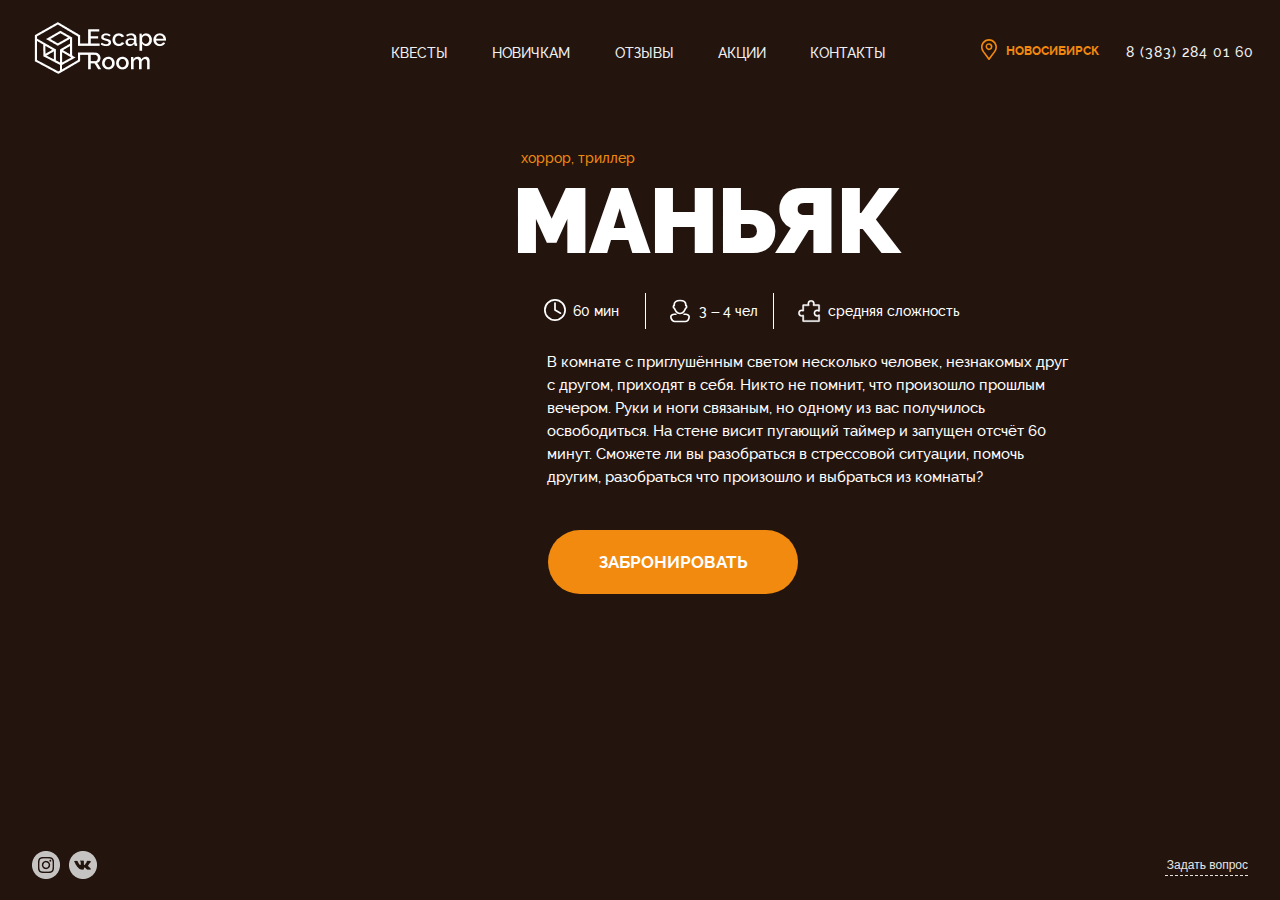
==== commit f5155b61: "Add files via upload" ====
--- a/quest-order-maniac.html
+++ b/quest-order-maniac.html
@@ -36,7 +36,7 @@
 </header>
 
 <main class="main-content main-content--quest-order">
-  <section class="quest-order">
+  <section class="quest-order quest-order--maniac">
     <div class="quest-order__div"></div>
     <div class="quest-order__text-wrap">
       <a href="quest.html" class="quest-order__link" aria-label="Страница всех квестов">Все квесты</a>
--- a/css/style.min.css
+++ b/css/style.min.css
@@ -1,2 +1,2 @@
-@charset "UTF-8";body,html{height:100%}html{ms-text-size-adjust:100%;webkit-text-size-adjust:100%;overflow-x:hidden;line-height:1.15}body,sub,sup{position:relative}body{display:-webkit-box;display:-ms-flexbox;display:flex;-webkit-box-orient:vertical;-webkit-box-direction:normal;-ms-flex-direction:column;flex-direction:column;margin:0;padding:0;font-style:normal;font-weight:500;font-family:"Raleway","Arial",sans-serif;background:#fff;color:#102654;font-size:16px;line-height:24px}article,aside,details,figcaption,figure,footer,header,main,menu,nav,section{display:block}h1{font-size:2em;margin:.67em 0}figure{margin:1em 40px}hr{-webkit-box-sizing:content-box;box-sizing:content-box;height:0;overflow:visible}code,kbd,pre,samp{font-family:monospace;font-size:1em}a{background-color:transparent;webkit-text-decoration-skip:objects;text-decoration:none}abbr[title]{border-bottom:none;-webkit-text-decoration:underline dotted;text-decoration:underline dotted}b,strong{font-weight:inherit}dfn{font-style:italic}mark{background-color:#ff0;color:#000}small{font-size:80%}sub,sup{font-size:58%;line-height:0}sub{bottom:-.25em}audio,canvas,video{display:inline-block}audio:not([controls]){display:none;height:0}img{height:auto;width:100%;max-width:100%;border-style:none}svg:not(:root){overflow:hidden}button,input,optgroup,select,textarea{font-family:sans-serif;font-size:100%;line-height:1.15;margin:0}button,input{overflow:visible}button,select{text-transform:none}[type=reset],[type=submit],button,html [type=button]{webkit-appearance:button}[type=button]::-moz-focus-inner,[type=reset]::-moz-focus-inner,[type=submit]::-moz-focus-inner,button::-moz-focus-inner{border-style:none;padding:0}[type=button]:-moz-focusring,[type=reset]:-moz-focusring,[type=submit]:-moz-focusring,button:-moz-focusring{outline:1px dotted ButtonText}fieldset{padding:.35em .75em .625em}legend{color:inherit;display:table;max-width:100%;white-space:normal}progress{display:inline-block;vertical-align:baseline}textarea{overflow:auto}[type=checkbox],[type=radio],legend{-webkit-box-sizing:border-box;box-sizing:border-box;padding:0}[type=number]::-webkit-inner-spin-button,[type=number]::-webkit-outer-spin-button{height:auto}[type=search]{webkit-appearance:textfield;outline-offset:-2px}[type=search]::-webkit-search-cancel-button,[type=search]::-webkit-search-decoration{webkit-appearance:none}::-webkit-file-upload-button{webkit-appearance:button;font:inherit}summary{display:list-item}[hidden],template{display:none}@font-face{font-family:"Raleway";src:local("ralewayblack"),url(../fonts/ralewayblack.woff2) format("woff2"),local("ralewayblack"),url(../fonts/ralewayblack.woff) format("woff");font-weight:900;font-display:swap}@font-face{font-family:"Raleway";src:local("ralewayextrabold"),url(../fonts/ralewayextrabold.woff2) format("woff2"),local("ralewayextrabold"),url(../fonts/ralewayextrabold.woff) format("woff");font-weight:800;font-display:swap}@font-face{font-family:"Raleway";src:local("ralewaybold"),url(../fonts/ralewaybold.woff2) format("woff2"),local("ralewaybold"),url(../fonts/ralewaybold.woff) format("woff");font-weight:700;font-display:swap}@font-face{font-family:"Raleway";src:local("ralewaymedium"),url(../fonts/ralewaymedium.woff2) format("woff2"),local("ralewaymedium"),url(../fonts/ralewaymedium.woff) format("woff");font-weight:500;font-display:swap}*,::after,::before{-webkit-box-sizing:border-box;box-sizing:border-box}a:hover{cursor:url(/img/cursor–hand.png),pointer}.button{display:block;padding-top:22px;padding-bottom:22px;font-size:17px;font-weight:700;line-height:20px;text-align:center;text-transform:uppercase;border-radius:60px;cursor:pointer}.intro{height:100vh;background-image:url(/img/main-bg-desktop@1x.jpg);background-repeat:no-repeat;background-color:#151110;background-size:cover}.intro__text-wrap{padding-top:187px;margin-left:136px}.intro h1{max-width:545px;margin:0 0 33px;font-size:64px;line-height:70px;letter-spacing:.9px;color:#fff}.intro p{max-width:477px;margin:0 0 66px;letter-spacing:.5px;line-height:26px;color:#fff}.intro__button{width:250px;background-color:#f28a0f;color:#fff}.intro__button:active,.intro__button:focus{opacity:.3}.intro__button:hover{background-color:#f39425}@media only screen and (max-width:1023px){.intro{background-position:center}.intro__text-wrap{padding-top:245px;padding-bottom:0;margin:0 auto;text-align:center}.intro__text-wrap h1{margin:0 auto 25px;font-size:50px;line-height:55px;max-width:678px}.intro p{max-width:678px;font-size:14px;text-align:center;margin:0 auto 40px}.intro__button{margin:0 auto}}@media only screen and (max-width:767px){.intro{background-image:url(/img/main-bg-mobile@1x.jpg)}.intro__text-wrap{max-width:310px;padding-top:409px;margin:0 auto}.intro__text-wrap h1{margin:0 auto 27px;font-size:36px;line-height:46px}.intro__text-wrap p{display:none}.intro__button{width:185px;padding-top:15px;padding-bottom:15px;font-size:14px}}.nav,.nav__list{display:-webkit-box;display:-ms-flexbox;display:flex}.nav{-webkit-box-align:center;-ms-flex-align:center;align-items:center;padding-left:7vw;max-width:630px}.nav,.nav a{cursor:url(../img/cursor–hand.png),pointer}.nav__list{-webkit-box-pack:justify;-ms-flex-pack:justify;justify-content:space-between;-ms-flex-wrap:wrap;flex-wrap:wrap;width:100%;height:21px;margin:0;padding:0;font-size:14px;list-style:none;text-transform:uppercase}.nav__link{color:#f0f0f0}.nav__link:active,.nav__link:focus{opacity:.3}.nav__link:hover{color:#f2890f}.nav__item{margin-right:52px}.nav__item:nth-child(5n){margin-right:0}@media only screen and (max-width:1023px){.nav{padding-left:0;width:45%}.nav__list{-ms-flex-wrap:nowrap;flex-wrap:nowrap;font-size:12px}}@media only screen and (max-width:767px){.nav{top:0;left:0;position:absolute;display:none;-webkit-box-align:baseline;-ms-flex-align:baseline;align-items:baseline;height:100vh;width:100%;background:-webkit-gradient(linear,left top,left bottom,from(#633c0f),color-stop(70%,#24150e),to(#1a140d));background:linear-gradient(180deg,#633c0f 0%,#24150e 70%,#1a140d 100%)}.nav__list{-webkit-box-orient:vertical;-webkit-box-direction:normal;-ms-flex-direction:column;flex-direction:column;padding-top:231px;text-align:center;font-size:16px}.nav__item{margin-bottom:35px}.nav--closed,.nav--nojs{display:-webkit-box;display:-ms-flexbox;display:flex}.nav--nojs{position:inherit}}.catalog{margin-top:118px;height:100vh;overflow-y:scroll;scrollbar-width:none;background:-webkit-gradient(linear,left bottom,left top,from(#141414),to(#1f1d1d));background:linear-gradient(0deg,#141414 0%,#1f1d1d 100%)}.catalog::-webkit-scrollbar{display:none}.catalog__wrap{max-width:1095px;margin:0 auto}.catalog__text{display:inline-block;margin-bottom:28px;vertical-align:auto;letter-spacing:-1px;color:#f2890f}.catalog h1{margin:0 0 72px;font-size:64px;letter-spacing:1px;color:#fff}.catalog__filter-list{display:-webkit-box;display:-ms-flexbox;display:flex;-webkit-box-pack:justify;-ms-flex-pack:justify;justify-content:space-between;max-width:1000px;margin:0 0 40px 39px;padding:0;font-size:14px;list-style:none;text-align:center;scrollbar-width:none}.catalog__link{color:#fff}.catalog__item{position:relative;display:-webkit-box;display:-ms-flexbox;display:flex;-webkit-box-align:center;-ms-flex-align:center;align-items:center;height:40px}.catalog__link--allquest{border-bottom:2px solid #f2890f}.catalog__item--allquest::before{content:"";position:absolute;left:-37px;top:6px;width:26px;height:30px;background-image:url(../img/icon-allquests.svg);background-repeat:no-repeat;background-size:26px 30px}.catalog__item--allquest::after{content:"";position:absolute;left:116px;top:0;height:40px;width:.5px;border:0 solid #fff;background-color:#fff}.catalog__item--adventures::before{content:"";position:absolute;left:-45px;top:6px;width:36px;height:30px;background-image:url(../img/icon-adventures.svg);background-repeat:no-repeat;background-size:36px 30px}.catalog__item--adventures::after{content:"";position:absolute;left:135px;top:0;height:40px;width:.5px;border:0 solid #fff;background-color:#fff}.catalog__item--horror::before{content:"";position:absolute;left:-44px;top:6px;width:30px;height:30px;background-image:url(../img/icon-horror.svg);background-repeat:no-repeat;background-size:30px 30px}.catalog__item--horror::after{content:"";position:absolute;left:84px;top:0;height:40px;width:.5px;border:0 solid #fff;background-color:#fff}.catalog__item--mystic::before{content:"";position:absolute;left:-48px;top:6px;width:30px;height:30px;background-image:url(../img/icon-mystic.svg);background-repeat:no-repeat;background-size:30px 30px}.catalog__item--mystic::after{content:"";position:absolute;left:90px;top:0;height:40px;width:.5px;border:0 solid #fff;background-color:#fff}.catalog__item--detective::before{content:"";position:absolute;left:-53px;top:6px;width:40px;height:30px;background-image:url(../img/icon-pipe.svg);background-repeat:no-repeat;background-size:40px 30px}.catalog__item--detective::after{content:"";position:absolute;left:100px;top:0;height:40px;width:.5px;border:0 solid #fff;background-color:#fff}.catalog__item--scifi::before{content:"";position:absolute;left:-49px;top:6px;width:28px;height:30px;background-image:url(../img/icon-scifi.svg);background-repeat:no-repeat;background-size:28px 30px}@media only screen and (max-width:1023px){.catalog__wrap{max-width:678px;margin:0 auto}.catalog__text{font-size:13px}.catalog h1{margin:0 0 50px;font-size:50px}.catalog__item{height:30px}.catalog__link{font-size:13px}.catalog__filter-list{margin:0 0 40px 25px}.catalog__item--allquest::before{left:-26px;top:0;width:22px;height:28px;background-size:22px 28px}.catalog__item--allquest::after{left:84px;height:30px}.catalog__item--adventures::before{left:-35px;top:0;width:30px;height:26px;background-size:30px 26px}.catalog__item--adventures::after{left:100px;height:30px}.catalog__item--horror::before{left:-31px;top:0;width:25px;height:25px;background-size:25px 25px}.catalog__item--horror::after{left:56px;height:30px}.catalog__item--mystic::before{left:-31px;top:0;width:25px;height:25px;background-size:25px 25px}.catalog__item--mystic::after{left:67px;height:30px}.catalog__item--detective::before{left:-40px;top:0;width:35px;height:25px;background-size:35px 25px}.catalog__item--detective::after{left:75px;height:30px}.catalog__item--scifi::before{left:-32px;top:0;width:24px;height:26px;background-size:24px 26px}}@media only screen and (max-width:767px){.catalog{margin-top:83px}.catalog__wrap{max-width:328px;margin:0 auto}.catalog__text{margin-bottom:12px;letter-spacing:.5px}.catalog h1{line-height:36px;font-size:36px}.catalog__filter-wrap{position:relative}.catalog__filter-list{display:-webkit-box;-webkit-box-pack:inherit;-ms-flex-pack:inherit;justify-content:inherit;overflow-x:scroll;margin:0 0 40px;width:100%}.catalog__filter-list::before{content:"";position:absolute;top:-2px;right:-2px;width:55px;height:32px;background:-webkit-gradient(linear,left top,right top,from(rgba(28,27,27,0)),to(#1c1b1b));background:linear-gradient(90deg,rgba(28,27,27,0) 0%,#1c1b1b 100%);z-index:1}.catalog__filter-list::-webkit-scrollbar{display:none}.catalog__item{display:block;width:111px;margin-right:46px;padding-left:30px;border:0}.catalog__item--allquest::before{left:0;top:0;width:20px;height:24px;background-size:20px 24px}.catalog__item--allquest::after{left:124px;height:30px}.catalog__item--adventures::before{left:-15px;top:0;width:28px;height:24px;background-size:28px 24px}.catalog__item--adventures::after{left:134px;height:30px}.catalog__item--horror{padding-left:0;margin-right:0}.catalog__item--horror::before{left:-7px;top:0;width:24px;height:24px;background-size:24px 24px}.catalog__item--horror::after{left:95px;height:30px}.catalog__item--mystic::before{left:4px;top:0;width:24px;height:24px;background-size:24px 24px}.catalog__item--mystic::after{left:123px;height:30px}.catalog__item--detective{margin-right:10px}.catalog__item--detective::before{left:-9px;top:0;width:32px;height:24px;background-size:32px 24px}.catalog__item--detective::after{left:120px;height:30px}.catalog__item--scifi::before{left:19px;top:0;width:22px;height:24px;background-size:22px 24px}}.footer-page{position:absolute;bottom:21px;left:0;right:0;display:-webkit-box;display:-ms-flexbox;display:flex;-webkit-box-align:center;-ms-flex-align:center;align-items:center;-webkit-box-pack:justify;-ms-flex-pack:justify;justify-content:space-between;width:95%;max-width:1302px;margin:0 auto;z-index:1}.footer-page--quest{position:fixed}.footer-page__button{position:relative;width:83px;padding:0;text-align:end;font-size:12px;text-transform:none;font-weight:500;background:0 0;border:0;border-bottom:1.5px dashed;border-radius:0;overflow:hidden;color:#e5e5e5;cursor:url(/img/cursor–hand.png),pointer}.footer-page__button::before{content:"";position:absolute;width:12px;height:12px;bottom:3px;left:-10px;background-image:url(../img/icon-question.svg);background-size:12px 12px}.footer-page__button::before:hover{left:0}.footer-page__button:hover{color:#f28a0f;overflow:inherit}@media only screen and (max-width:1023px){.footer-page{max-width:730px}}@media only screen and (max-width:767px){.footer-page{position:absolute;bottom:43px;display:none;width:91%;z-index:2}.footer-page__button{width:120px;font-size:17px;letter-spacing:.3px}.footer-page__button::before{left:-10px;width:14px;height:14px;background-size:14px 14px}.footer-page--closed,.footer-page--nojs{display:-webkit-box;display:-ms-flexbox;display:flex}.footer-page--nojs{position:absolute}}.main-header{position:absolute;left:0;right:0;width:100%;z-index:2}.main-header--quest{position:fixed;background:#1c1b1b;z-index:2}.main-header--quest-order,.main-header--specific-quest{position:absolute}.main-header__logo-img{cursor:url(../img/cursor–hand.png),pointer}.main-header__logo-img:active,.main-header__logo-img:focus{opacity:.3}.main-header__logo-img:hover{opacity:.7}.main-header__logo-img--main{cursor:auto}.main-header__logo-img--main:hover{opacity:1}.main-header__wrap{-webkit-box-align:center;-ms-flex-align:center;align-items:center;-webkit-box-pack:justify;-ms-flex-pack:justify;justify-content:space-between;width:95%;max-width:1300px;margin:0 auto;padding-top:22px}.main-header__wrap .main-header__logo{cursor:auto}.main-header__link-phone,.main-header__link-wrap,.main-header__wrap{display:-webkit-box;display:-ms-flexbox;display:flex}.main-header__link-wrap{-webkit-box-pack:justify;-ms-flex-pack:justify;justify-content:space-between;max-width:242px;-webkit-box-align:center;-ms-flex-align:center;align-items:center}.main-header__link-wrap a{white-space:nowrap}.main-header__link-phone{-ms-flex-wrap:wrap;flex-wrap:wrap}.main-header__link{position:relative;margin-right:27px;font-size:12px;font-weight:600;border-bottom:1.5px dashed transparent;text-transform:uppercase;color:#f2890f}.main-header__link::before{content:"";position:absolute;left:-25px;width:16px;height:21px;background-image:url(../img/icon-location.svg);background-repeat:no-repeat;background-size:16px 21px}.main-header__link:hover{border-bottom:1.5px dashed #f2890f}.main-header__toggle{display:none}.main-header__phone-link{font-size:14px;letter-spacing:1px;color:#f0f0f0}.main-header__phone-link:active,.main-header__phone-link:focus{opacity:.3}.main-header__phone-link:hover{opacity:.7}.main-header__menu-text{display:none}.modal-form__error{font-size:12px;color:#f2901d;position:absolute;top:117px;display:none}@media only screen and (max-width:1023px){.main-header__wrap{width:100%;max-width:730px}.main-header__link{margin-right:10px;font-size:10px}.main-header__phone-link{font-size:11px}.main-header__link::before{left:-20px;background-size:13px 18px}}@media only screen and (max-width:767px){.main-header__wrap{width:91%;padding-top:19px}.main-header__link-wrap{position:absolute;display:none;-webkit-box-orient:vertical;-webkit-box-direction:normal;-ms-flex-direction:column;flex-direction:column;-webkit-box-pack:initial;-ms-flex-pack:initial;justify-content:initial;left:0;right:0;top:95px;height:98px;width:100%;-webkit-box-align:center;-ms-flex-align:center;align-items:center;border-bottom:1px solid #fff}.main-header__logo{z-index:1}.main-header__toggle{position:absolute;right:16px;top:34px;display:block;width:20px;height:15px;background-color:transparent;background-image:url(../img/burger.png);background-repeat:no-repeat;border:0;z-index:1;outline:0;cursor:url(../img/cursor–hand.png),pointer}.main-header__toggle:hover{opacity:.7}.main-header__menu-text{position:absolute;display:block;right:45px;top:29px;font-size:14px;text-transform:uppercase;color:#fff;z-index:1}.main-header__link{margin-right:0;margin-bottom:14px;margin-left:24px;font-size:12px}.main-header__link::before{left:-28px;background-size:16px 21px}.main-header__phone-link{font-size:14px}.main-header__toggle--closed{display:block;width:14px;height:14px;background-image:url(../img/close.png);background-size:14px 14px}.main-header--nojs,.main-header__link-wrap--closed,.main-header__link-wrap--nojs,.main-header__wrap--nojs{display:-webkit-box;display:-ms-flexbox;display:flex}.main-header--nojs{position:inherit}.main-header__wrap--nojs{-webkit-box-orient:vertical;-webkit-box-direction:normal;-ms-flex-direction:column;flex-direction:column;width:100%;padding:0}.main-header__logo--nojs{position:absolute;top:18px;left:16px}}.modal{position:fixed;top:0;left:0;display:none;width:100%;height:100vh;background:rgba(61,51,51,.9);z-index:10000}.modal--show{display:block}.modal__form{position:absolute;right:0;left:0;top:18%;bottom:0;margin:0 auto;width:480px;height:485px;background-color:#141414}.modal__form h2{margin:0 0 36px;padding-top:40px;padding-left:33px;font-size:32px;color:#fff}.modal__toggle{position:absolute;width:16px;height:16px;right:31px;top:42px;background-image:url(../img/close.png);background-repeat:no-repeat;background-size:14px 14px;background-color:transparent;border:0;cursor:url(../img/cursor–hand.png),pointer}.modal__toggle:active,.modal__toggle:focus{opacity:.3}.modal__toggle:hover{opacity:.7}.modal__link{position:relative;display:block;width:51%;margin-bottom:44px;margin-left:65px;letter-spacing:.5px;border-bottom:1px solid #fff;color:#fff}.modal__link::before{content:"";position:absolute;left:-33px;width:24px;height:24px;background-image:url(../img/icon-gps-location.svg);background-repeat:no-repeat;background-size:24px 24px}.modal__link:active,.modal__link:focus{opacity:.3}.modal__link:hover{opacity:.7}.modal__form span{display:block;margin-bottom:20px;padding-left:33px;font-size:17px;color:#fff}.modal__list{margin:0;padding-left:33px;font-size:24px;font-weight:600;list-style:none}.modal__item{margin-bottom:25px}.modal__city-link{opacity:.5;color:#fff}.modal-form__item input:active,.modal-form__item input:focus,.modal-form__item textarea:active,.modal-form__item textarea:focus,.modal__city-link:active,.modal__city-link:focus{opacity:.3}.modal__city-link:hover{opacity:1;border-bottom:2px solid #f2890f}@media only screen and (max-width:767px){.modal__form{top:0;width:100%;height:100vh}.modal__form h2{margin:0 0 34px;padding-left:16px;padding-top:39px}.modal__toggle{right:15px;top:40px}.modal__link{width:245px;font-size:17px;margin-left:49px;margin-right:0;letter-spacing:-.1px;margin-bottom:42px}.modal__form span{padding-left:18px}.modal__list{padding-left:16px}}.modal-form{position:fixed;top:0;left:0;display:none;width:100%;height:100vh;background:rgba(61,51,51,.9);z-index:10000}.modal-form--show{display:block}.modal-form__question{position:absolute;right:0;left:0;top:6%;bottom:0;margin:0 auto;padding:37px 33px;width:480px;height:682px;background-color:#141414}.modal-form__question h2{margin:0 0 44px;font-size:32px;color:#fff}.modal-form__list{margin:0;padding:0;list-style:none}.modal-form__item{position:relative}.modal-form__item span{position:absolute;z-index:1;padding:0 8px;left:13px;top:44%;font-size:14px;background-color:#141414;-webkit-transition:all .2s ease;transition:all .2s ease;color:#e5e5e5}.modal-form__item label{display:block;margin-bottom:16px;font-size:15px;color:#fff}.modal-form__item input,.modal-form__item textarea{width:96%;background-color:transparent;border:1px solid #e5e5e5;border-radius:5px;color:#fff}.modal-form__item input{position:relative;height:53px;margin-bottom:27px;padding-left:18px}.modal-form__item input:hover,.modal-form__item textarea:hover{opacity:.7}.modal-form__item textarea{height:120px;margin-bottom:23px;padding-left:22px;padding-top:14px;font-size:14px}.modal-form__item input:focus~span,.modal-form__item-filled~span{top:22%}.modal-form__button{width:219px;margin:0 auto 16px;padding-top:15px;padding-bottom:15px;font-size:14px;border:0;background-color:#b8b8b8;color:#fff;cursor:url(../img/cursor–hand.png),pointer}.modal-form__button:active,.modal-form__button:focus{opacity:.3}.modal-form__button:hover{opacity:.7}.modal-form__button--checked{background-color:#f28a0f}.modal-form__checkbox{display:-webkit-box;display:-ms-flexbox;display:flex;-webkit-box-align:baseline;-ms-flex-align:baseline;align-items:baseline}.modal-form__checkbox p{margin:0 0 0 11px;font-size:15px;color:#fff}.modal-form__checkbox input{margin-right:10px}.modal-form__checkbox a{letter-spacing:-.9px;text-decoration:underline;color:#fff}.modal-form__toggle{position:absolute;width:16px;height:16px;right:31px;top:37px;background-image:url(../img/close.png);background-repeat:no-repeat;background-size:14px 14px;background-color:transparent;border:0;cursor:url(../img/cursor–hand.png),pointer}.modal-form__toggle:active,.modal-form__toggle:focus,.products__item-wrap a:active,.products__item-wrap a:focus{opacity:.3}.modal-form__toggle:hover,.products__item-wrap a:hover{opacity:.7}.modal-form__input{-webkit-appearance:none;-moz-appearance:none;appearance:none}.modal-form__label{position:relative}.modal-form__label::before{content:"";position:absolute;left:-12px;top:-12px;width:16px;height:16px;border:0;border-radius:3px;background-color:#6e4313}.modal-form__input:checked~.modal-form__label::after{content:"";position:absolute;left:-8px;top:-8px;width:8px;height:8px;background-image:url(/img/icon-check.svg);background-repeat:no-repeat;background-size:8px 8px;background-color:#f2890f}.modal-form__input:checked~.modal-form__label::before{background-color:#f2890f}.modal-form__label a{letter-spacing:0}.modal-form__checkbox label.error,.modal-form__item label.error{position:absolute;right:13px;bottom:-10px;text-align:end;font-size:12px;color:#d26f13}.modal-form__item input.valid{border-color:#13ba19}.modal-form__item input.error{border-color:#d26f13}.modal-form__checkbox label.error{right:50px;bottom:10px}.modal-form__item input:-webkit-autofill,.modal-form__item input:-webkit-autofill:focus,.modal-form__item input:-webkit-autofill:hover,.modal-form__item textarea:-webkit-autofill,.modal-form__item textarea:-webkit-autofill:focus,.modal-form__item textarea:-webkit-autofill:hover{-webkit-text-fill-color:#fff!important;-webkit-box-shadow:0 0 0 1000px #141414 inset!important;-webkit-transition:background-color 5000s ease-in-out 0s!important;transition:background-color 5000s ease-in-out 0s!important}@media only screen and (max-width:767px){.modal-form__question{width:100%;height:100vh;top:0;padding:39px 18px}.modal-form__item label{width:295px;margin-bottom:13px}.modal-form__checkbox p{margin-left:11px;letter-spacing:-.5px;line-height:22px}.modal-form__checkbox label.error{right:33px;bottom:22px}.modal-form__item input{font-size:14px;padding-left:21px}.modal-form__item textarea{margin-bottom:27px;padding-top:21px}.modal-form__button{margin:0 auto 20px}.modal-form__toggle{right:15px;top:39px}.modal-form__item span{top:53%}.modal-form__item input:focus~span,.modal-form__item-filled~span{top:35%}}.products{display:grid;grid-template-columns:33% 33% 33%;grid-template-rows:233px 233px 233px 233px;grid-column-gap:28px;grid-row-gap:31px;justify-items:stretch;-webkit-box-align:stretch;-ms-flex-align:stretch;align-items:stretch;-webkit-box-pack:end;-ms-flex-pack:end;justify-content:end;width:100%;margin:0 auto;list-style:none}.products__item{position:relative}.products__item-wrap{position:absolute;left:0;bottom:18px;display:-webkit-box;display:-ms-flexbox;display:flex;-webkit-box-orient:vertical;-webkit-box-direction:normal;-ms-flex-direction:column;flex-direction:column;width:264px;padding-left:18px}.products__item-wrap h2{margin:0 0 12px}.products__item-wrap p{position:relative;margin:0;padding-left:22px;font-size:13px;color:#fff}.products__item-wrap p::before{content:"";position:absolute;left:2px;top:6px;width:11px;height:14px;background-image:url(../img/icon-location.svg);background-repeat:no-repeat;background-size:11px 14px}.products__hit{position:absolute;left:260px;top:15px;font-size:12px;width:64px;padding-right:10px;text-align:end;border:2px solid rgba(242,137,15,.74);border-radius:50px;color:#fff}.products__hit::before,.products__level::before,.products__person::before{content:"";position:absolute;left:12px;top:4px;width:16px;height:16px;background-image:url(../img/icon-star.svg);background-repeat:no-repeat;background-size:16px 16px}.products__item-wrap a,.products__lvl{color:#fff}.products__person{position:relative;width:68px;padding-left:23px;padding-right:3px;border-right:1px solid #fff}.products__level::before,.products__person::before{left:2px;width:13px;height:14px;background-image:url(../img/icon-person.svg);background-size:13px 14px}.products__level{position:relative;padding-left:32px;font-size:13px}.products__level::before{left:6px;top:0;width:16px;height:16px;background-image:url(../img/icon-puzzle.svg);background-size:16px 16px}@media only screen and (max-width:1023px){.products{display:grid;grid-template-columns:335px 335px;grid-template-rows:225px 225px 225px 225px 225px;grid-column-gap:20px;grid-row-gap:25px;justify-items:stretch;-webkit-box-align:stretch;-ms-flex-align:stretch;align-items:stretch;-webkit-box-pack:end;-ms-flex-pack:end;justify-content:end;width:100%;margin:0 auto}}@media only screen and (max-width:767px){.products{display:grid;grid-template-columns:328px;grid-template-rows:232px;grid-row-gap:15px}.products__hit{left:248px;top:12px}}.specific-quest{height:100vh;background-image:url(../img/bg-maniak@1x.jpg);background-repeat:no-repeat;background-size:cover}.specific-quest__content-wrap{height:100vh;-webkit-backdrop-filter:blur(20px);backdrop-filter:blur(20px)}.specific-quest__chosen{display:block;margin-left:8px;letter-spacing:-1.5px;color:#f2890f}.specific-quest__content{padding-top:134px;max-width:1080px;margin-left:134px;margin-bottom:45px;letter-spacing:-2.5px}.specific-quest__text-wrap{display:-webkit-box;display:-ms-flexbox;display:flex;-webkit-box-align:center;-ms-flex-align:center;align-items:center;margin-bottom:40px;border-bottom:1px solid #fff}.specific-quest__text-wrap h1{margin:0 85px 0 0;font-size:92px;font-weight:900;text-transform:uppercase;color:#fff}.specific-quest__content p{width:20%;margin-right:47px;font-size:15px;letter-spacing:0;color:#fff}.specific-quest__link{position:relative;padding-top:26px;padding-bottom:8px;font-size:14px;border-bottom:2px solid #f2890f;letter-spacing:.5px;color:#fff}.specific-quest__link::before,.specific-quest__time::before{content:"";position:absolute;right:-11px;top:39px;width:5px;height:7px;background-image:url(../img/icon-arrow.svg);background-repeat:no-repeat;background-size:5px 7px}.specific-quest__busy-list{display:-webkit-box;display:-ms-flexbox;display:flex;margin:0;padding:0;font-size:12px;width:35%;-webkit-box-pack:end;-ms-flex-pack:end;justify-content:flex-end;letter-spacing:0;list-style:none;white-space:nowrap;color:#fff}.specific-quest__time{position:relative;display:inline-block;vertical-align:auto;margin-left:48px;margin-right:26px;margin-bottom:23px;padding-bottom:5px;border-bottom:2px solid #f2890f;letter-spacing:0;color:#fff;cursor:url(../img/cursor–hand.png),pointer}.specific-quest__time::before{right:-8px;top:10px}.specific-quest__date{font-size:28px;font-weight:900;letter-spacing:0;color:#fff}.specific-quest__busy-item{position:relative;padding-left:46px}.specific-quest__busy-item--free::before{border:2px solid #fff}.specific-quest__busy-item--busy::before,.specific-quest__busy-item--chosen::before,.specific-quest__busy-item--free::before{content:"";position:absolute;top:3px;left:27px;width:15px;height:15px;border-radius:3px}.specific-quest__busy-item--busy::before{background:-webkit-gradient(linear,left top,left bottom,from(#f2890f),to(#b8600f));background:linear-gradient(to bottom,#f2890f 0%,#b8600f 100%)}.specific-quest__busy-item--chosen::before{background:-webkit-gradient(linear,left top,left bottom,from(#2cdb52),to(#13ba19));background:linear-gradient(to bottom,#2cdb52 0%,#13ba19 100%)}.specific-quest__timetable-list{display:grid;grid-template-columns:110px 110px 110px 110px 110px 110px;grid-template-rows:59px 59px;grid-column-gap:32px;grid-row-gap:32px;justify-items:stretch;-webkit-box-align:stretch;-ms-flex-align:stretch;align-items:stretch;-webkit-box-pack:center;-ms-flex-pack:center;justify-content:center;max-width:1080px;margin-left:31px;list-style:none}.specific-quest__input{-webkit-appearance:none;-moz-appearance:none;appearance:none;border:2px solid #fff;width:110px;height:38px;border-radius:20px;cursor:url(../img/cursor–hand.png),pointer}.specific-quest__input:checked{border:0;background:-webkit-gradient(linear,left top,left bottom,from(#2cdb52),to(#13ba19));background:linear-gradient(to bottom,#2cdb52 0%,#13ba19 100%)}.specific-quest__input:disabled{border:0;background:-webkit-gradient(linear,left top,left bottom,from(#f2890f),to(#b8600f));background:linear-gradient(to bottom,#f2890f 0%,#b8600f 100%)}.specific-quest__label{font-size:12px;color:#fff}.specific-quest__item{position:relative;text-align:center}.specific-quest__item span{position:absolute;top:6px;left:37px;color:#fff;cursor:url(../img/cursor–hand.png),pointer}.specific-quest__link-back{display:none}@media only screen and (max-width:1023px){.specific-quest__content{padding-top:134px;max-width:678px;margin:0 auto 20px}.specific-quest__text-wrap h1{margin:0 45px 0 0;font-size:70px}.specific-quest__text-wrap{margin-bottom:25px}.specific-quest__content p{width:25%;margin-right:18px;font-size:13px}.specific-quest__link{font-size:13px}.specific-quest__link::before{top:36px}.specific-quest__time::before{top:9px;right:-12px}.specific-quest__timetable-list{grid-template-columns:110px 110px 110px 110px;grid-template-rows:59px 59px 59px;max-width:678px;margin:0 auto;-webkit-box-pack:start;-ms-flex-pack:start;justify-content:start}.specific-quest__time{margin-bottom:17px;font-size:13px}.specific-quest__date{font-size:24px}.specific-quest__busy-list{width:55%}}@media only screen and (max-width:767px){.specific-quest{position:relative;height:auto;padding-bottom:50px;background-image:-webkit-gradient(linear,left top,left bottom,from(rgba(99,60,15,0)),color-stop(52%,rgba(99,60,15,.3)),color-stop(70%,#24150e),to(#23150e)),url(../img/bg-maniak-mobile@1x.jpg);background-image:linear-gradient(180deg,rgba(99,60,15,0) 0%,rgba(99,60,15,.3) 52%,#24150e 70%,#23150e 100%),url(../img/bg-maniak-mobile@1x.jpg);background-size:100% 100%,100%;background-position:top}.specific-quest__content-wrap{position:relative;height:auto;padding-bottom:100px}.specific-quest__content{max-width:678px}.specific-quest__text-wrap h1{font-size:42px;margin:0 0 31px 17px;letter-spacing:.5px}.specific-quest__content p{position:absolute;width:256px;bottom:27px;margin:0;font-size:15px;left:17px}.specific-quest__br{display:none}.specific-quest__timetable-list{grid-template-columns:110px 118px;grid-column-gap:25px;grid-template-rows:59px 59px 59px 59px 59px;max-width:328px;padding-left:0}.specific-quest__chosen{margin-bottom:19px}.specific-quest__link{position:absolute;bottom:-25px;left:18px;letter-spacing:1px;padding:0;height:30px}.specific-quest__link::before{top:9px}.specific-quest__time{font-size:15px;margin-left:17px;margin-right:26px;margin-bottom:21px}.specific-quest__date{font-size:27px}.specific-quest__busy-list{-webkit-box-pack:end;-ms-flex-pack:end;justify-content:end;width:95%;margin:0 auto 44px}.specific-quest__busy-item{padding-left:37px}.specific-quest__busy-item--free::before{left:8px}.specific-quest__busy-item--busy::before{left:16px}.specific-quest__busy-item--chosen::before{left:20px}.specific-quest__link-back{position:absolute;top:85px;left:15px;display:block;width:85px;font-size:10px;text-align:end;text-transform:uppercase;letter-spacing:1.5px;color:#fff;background-image:url(../img/icon-arrow-left.svg);background-position:0 6px;background-repeat:no-repeat;background-size:6px 10px}}.quest-order{background-image:url(../img/bg-maniak@1x.jpg);background-repeat:no-repeat;background-size:cover;background-position:center}.quest-order--ritual{height:100vh;background-image:url(../img/bg-ritual@1x.jpg)}.quest-order--secrets-of-an-old-mansion{height:100vh;background-image:url(../img/bg-tayni-starogo-osobnyaka@1x.jpg)}.quest-order--fatal-experiment{height:100vh;background-image:url(../img/bg-fatalniy-eksperiment@1x.jpg)}.quest-order__text-wrap{padding:146px 0 0;margin-left:auto;width:84%;max-width:768px}.quest-order__text-wrap--secrets-of-an-old-mansion{padding:134px 0 0}.quest-order__text-wrap--ritual{padding:154px 0 0}.quest-order__text-wrap--fatal-experiment{padding:135px 0 0}.quest-order__text-wrap h1{margin:0 0 60px;font-size:92px;font-weight:900;letter-spacing:-1.7px;text-transform:uppercase;color:#fff}.quest-order__text-wrap--secrets-of-an-old-mansion h1{margin-bottom:24px;white-space:break-spaces;line-height:85px}.quest-order__text-wrap--ritual h1{margin:0 0 54px}.quest-order__text-wrap--fatal-experiment h1{margin:0 0 18px;line-height:90px}.quest-order__text-wrap p{width:68%;font-size:15px;line-height:23px;color:#fff;margin:0 35px 41px}.quest-order__terms{width:92%;margin-left:auto;margin-bottom:22px;display:-webkit-box;display:-ms-flexbox;display:flex;color:#fff}.quest-order__terms--fatal-experiment{width:91%;margin-bottom:18px}.quest-order__time{position:relative;display:-webkit-box;display:-ms-flexbox;display:flex;-webkit-box-align:center;-ms-flex-align:center;align-items:center;margin-right:53px;margin-bottom:0;width:73px;height:36px;font-size:14px}.quest-order__time::before{content:"";position:absolute;left:-29px;width:24px;height:24px;background-image:url(../img/icon-clock.svg);background-repeat:no-repeat;background-size:22px 22px}.quest-order__time::after{content:"";position:absolute;top:0;left:71px;width:2px;height:36px;border-right:1px solid #fff}.quest-order__person{margin-right:55px;width:74px}.quest-order__person::before{content:"";position:absolute;width:22px;height:24px;left:-30px;background-image:url(../img/icon-person.svg);background-size:22px 24px}.quest-order__person::after{content:"";position:absolute;top:0;left:73px;width:2px;height:36px;border-right:1px solid #fff}.quest-order__level,.quest-order__person{position:relative;margin-bottom:0;font-size:14px;display:-webkit-box;display:-ms-flexbox;display:flex;height:36px;-webkit-box-align:center;-ms-flex-align:center;align-items:center}.quest-order__level::before{content:"";position:absolute;width:24px;height:24px;left:-31px;background-image:url(../img/icon-puzzle.svg);background-repeat:no-repeat;background-size:24px 24px}.quest-order__genre{margin-left:9px;font-size:14px;display:inline-block;margin-bottom:39px;vertical-align:auto;color:#f2890f}.quest-order__genre--secrets-of-an-old-mansion{margin-left:2px;margin-bottom:23px}.quest-order__genre--ritual{margin-left:2px;margin-bottom:48px}.quest-order__genre--fatal-experiment{margin-left:2px;margin-bottom:17px}.quest-order__button{width:250px;margin-left:36px;margin-right:263px;background-color:#f28a0f;color:#fff}.quest-order__button:active,.quest-order__button:focus{opacity:.3}.quest-order__button:hover{background-color:#f39425}.quest-order__link{display:none}@media only screen and (max-width:1023px){.quest-order__text-wrap{padding:146px 0 0;margin-right:auto;width:84%;max-width:768px;text-align:end}.quest-order__text-wrap--secrets-of-an-old-mansion{padding:98px 0 0}.quest-order__terms--secrets-of-an-old-mansion{max-width:400px}.quest-order__genre{margin-left:0;font-size:13px}.quest-order__text-wrap h1{font-size:70px}.quest-order__terms{-webkit-box-pack:end;-ms-flex-pack:end;justify-content:flex-end;max-width:435px}.quest-order__text-wrap p{width:95%;font-size:14px;margin:0 35px 41px}.quest-order__time::before{left:-32px;font-size:13px}.quest-order__person::before{left:-35px;font-size:13px}.quest-order__level::before{left:-33px;font-size:13px}.quest-order__button{margin-left:auto;margin-right:0}.quest-order__text-wrap--secrets-of-an-old-mansion h1{font-size:70px;width:70%;margin-left:auto;margin-bottom:24px;white-space:inherit;line-height:69px}.quest-order__time--secrets-of-an-old-mansion::before{left:-32px}.quest-order__level--secrets-of-an-old-mansion::before,.quest-order__person--secrets-of-an-old-mansion::before{left:-35px}}@media only screen and (max-width:767px){.quest-order{position:relative;height:auto;background-image:-webkit-gradient(linear,left top,left bottom,from(rgba(99,60,15,0)),color-stop(0%,rgba(99,60,15,0)),color-stop(65%,#24150e),color-stop(0%,#23150e)),url(../img/bg-maniak-mobile@1x.jpg);background-image:linear-gradient(180deg,rgba(99,60,15,0) 0%,rgba(99,60,15,0) 0%,#24150e 65%,#23150e 0%),url(../img/bg-maniak-mobile@1x.jpg);background-size:100% 100%,100%;background-position:top}.quest-order--ritual{position:relative;background-image:-webkit-gradient(linear,left top,left bottom,from(rgba(99,60,15,0)),color-stop(0%,rgba(99,60,15,0)),color-stop(65%,#24150e),color-stop(0%,#23150e)),url(../img/bg-ritual-mobile@1x.jpg);background-image:linear-gradient(180deg,rgba(99,60,15,0) 0%,rgba(99,60,15,0) 0%,#24150e 65%,#23150e 0%),url(../img/bg-ritual-mobile@1x.jpg)}.quest-order--secrets-of-an-old-mansion{position:relative;background-image:-webkit-gradient(linear,left top,left bottom,from(rgba(99,60,15,0)),color-stop(0%,rgba(99,60,15,0)),color-stop(65%,#24150e),color-stop(0%,#23150e)),url(../img/bg-tayni-starogo-osobnyaka-mobile@1x.jpg);background-image:linear-gradient(180deg,rgba(99,60,15,0) 0%,rgba(99,60,15,0) 0%,#24150e 65%,#23150e 0%),url(../img/bg-tayni-starogo-osobnyaka-mobile@1x.jpg)}.quest-order--fatal-experiment{position:relative;background-image:-webkit-gradient(linear,left top,left bottom,from(rgba(99,60,15,0)),color-stop(0%,rgba(99,60,15,0)),color-stop(65%,#24150e),color-stop(0%,#23150e)),url(../img/bg-fatalniy-eksperemen-mobile@1x.jpg);background-image:linear-gradient(180deg,rgba(99,60,15,0) 0%,rgba(99,60,15,0) 0%,#24150e 65%,#23150e 0%),url(../img/bg-fatalniy-eksperemen-mobile@1x.jpg)}.quest-order__text-wrap{position:relative;padding:396px 0 25px;margin-right:auto;max-width:328px;text-align:left;letter-spacing:.5px;width:90%}.quest-order__text-wrap::before{content:"";position:fixed;bottom:0;left:0;right:0;width:100%;height:80px;margin:0 auto;background:-webkit-gradient(linear,left top,left bottom,from(rgba(19,18,18,0)),color-stop(45%,rgba(19,18,18,.544153)),to(#23150e));background:linear-gradient(180deg,rgba(19,18,18,0) 0%,rgba(19,18,18,.544153) 45%,#23150e 100%);z-index:1;opacity:1;visibility:visible}.quest-order__text-wrap--hidden::before{opacity:0;visibility:hidden;-webkit-transition:1s opacity,1s visibility;transition:1s opacity,1s visibility}.quest-order__text-wrap--ritual{padding:390px 0 25px}.quest-order__text-wrap--secrets-of-an-old-mansion{padding:283px 0 25px}.quest-order__text-wrap--fatal-experiment{padding:366px 0 25px;letter-spacing:.9px}.quest-order__text-wrap h1{margin:0 0 35px;font-size:42px;letter-spacing:0}.quest-order__text-wrap--secrets-of-an-old-mansion h1{margin:0 0 22px;line-height:48px}.quest-order__text-wrap--fatal-experiment h1{margin:0 0 24px;line-height:50px}.quest-order__text-wrap p{width:101%;font-size:14px;margin:0 0 24px}.quest-order__genre{margin-bottom:20px}.quest-order__genre--ritual{margin-bottom:19px}.quest-order__genre--secrets-of-an-old-mansion{margin-bottom:20px}.quest-order__genre--fatal-experiment{margin-bottom:3px}.quest-order__terms{max-width:328px;width:100%;margin-bottom:7px;-webkit-box-align:center;-ms-flex-align:center;align-items:center}.quest-order__level,.quest-order__person,.quest-order__time{width:114px;font-size:13px;margin-right:0;text-align:center}.quest-order__time::before{left:10px;top:-22px}.quest-order__time::after{left:79px;top:-19px;height:48px}.quest-order__level,.quest-order__person{width:105px}.quest-order__person::before{left:17px;top:-23px}.quest-order__person::after{left:84px;top:-19px;height:48px}.quest-order__level{width:84px;height:66px;padding-top:16px;line-height:16px}.quest-order__level::before{left:30px;top:-8px}.quest-order__button{margin-right:auto;margin-left:0}.quest-order__link{position:absolute;display:block;top:86px;left:12px;width:95px;font-size:12px;font-weight:600;text-transform:uppercase;text-align:end;background-image:url(/img/icon-arrow-left.svg);background-position:0 6px;background-repeat:no-repeat;background-size:6px 10px;color:#fff}.quest-order__link--ritual{top:86px;left:1px}.quest-order__link--secrets-of-an-old-mansion{left:-3px}}.social{display:-webkit-box;display:-ms-flexbox;display:flex;-webkit-box-pack:justify;-ms-flex-pack:justify;justify-content:space-between;position:relative;width:65px;height:28px}.social__item{display:block}.social__item:active,.social__item:focus{opacity:.5}.social__item--ig,.social__item--vk{width:28px;height:28px;background-image:url(../img/instagram@1x.png);background-size:28px 28px;background-position:0 0}.social__item--ig:hover{background-image:url(../img/instagram-hover@1x.png)}.social__item--vk{background-image:url(../img/vk@1x.png)}.social__item--vk:hover{background-image:url(../img/vk-hover@1x.png)}@media only screen and (max-width:767px){.social{width:100px}.social__item{margin-right:12px}.social__item--ig,.social__item--vk{width:36px;height:36px;background-size:36px 36px}}.main-content{background:#23150e}.main-content--quest{background:-webkit-gradient(linear,left bottom,left top,from(#141414),to(#1f1d1d));background:linear-gradient(0deg,#141414 0%,#1f1d1d 100%)}.main-content--quest::after,.main-content--quest::before{content:"";position:fixed;left:0;right:0;width:100%;height:80px;margin:0 auto;z-index:1}.main-content--quest::before{top:77px;background:-webkit-gradient(linear,left bottom,left top,from(rgba(28,26,26,0)),color-stop(35%,rgba(28,26,26,.521744)),to(#1c1a1a));background:linear-gradient(0deg,rgba(28,26,26,0) 0%,rgba(28,26,26,.521744) 35%,#1c1a1a 100%)}.main-content--quest::after{bottom:0;background:-webkit-gradient(linear,left top,left bottom,from(rgba(19,18,18,0)),color-stop(45%,rgba(19,18,18,.544153)),to(#131212));background:linear-gradient(180deg,rgba(19,18,18,0) 0%,rgba(19,18,18,.544153) 45%,#131212 100%)}.main-content--quest-order{height:100vh}@media only screen and (max-width:767px){.main-content--hidden{display:none}.main-content--quest::before{top:60px}.main-content--quest-order{height:auto}}
+@charset "UTF-8";body,html{height:100%}html{ms-text-size-adjust:100%;webkit-text-size-adjust:100%;overflow-x:hidden;line-height:1.15}body,sub,sup{position:relative}body{display:-webkit-box;display:-ms-flexbox;display:flex;-webkit-box-orient:vertical;-webkit-box-direction:normal;-ms-flex-direction:column;flex-direction:column;margin:0;padding:0;font-style:normal;font-weight:500;font-family:"Raleway","Arial",sans-serif;background:#fff;color:#102654;font-size:16px;line-height:24px}article,aside,details,figcaption,figure,footer,header,main,menu,nav,section{display:block}h1{font-size:2em;margin:.67em 0}figure{margin:1em 40px}hr{-webkit-box-sizing:content-box;box-sizing:content-box;height:0;overflow:visible}code,kbd,pre,samp{font-family:monospace;font-size:1em}a{background-color:transparent;webkit-text-decoration-skip:objects;text-decoration:none}abbr[title]{border-bottom:none;-webkit-text-decoration:underline dotted;text-decoration:underline dotted}b,strong{font-weight:inherit}dfn{font-style:italic}mark{background-color:#ff0;color:#000}small{font-size:80%}sub,sup{font-size:58%;line-height:0}sub{bottom:-.25em}audio,canvas,video{display:inline-block}audio:not([controls]){display:none;height:0}img{height:auto;width:100%;max-width:100%;border-style:none}svg:not(:root){overflow:hidden}button,input,optgroup,select,textarea{font-family:sans-serif;font-size:100%;line-height:1.15;margin:0}button,input{overflow:visible}button,select{text-transform:none}[type=reset],[type=submit],button,html [type=button]{webkit-appearance:button}[type=button]::-moz-focus-inner,[type=reset]::-moz-focus-inner,[type=submit]::-moz-focus-inner,button::-moz-focus-inner{border-style:none;padding:0}[type=button]:-moz-focusring,[type=reset]:-moz-focusring,[type=submit]:-moz-focusring,button:-moz-focusring{outline:1px dotted ButtonText}fieldset{padding:.35em .75em .625em}legend{color:inherit;display:table;max-width:100%;white-space:normal}progress{display:inline-block;vertical-align:baseline}textarea{overflow:auto}[type=checkbox],[type=radio],legend{-webkit-box-sizing:border-box;box-sizing:border-box;padding:0}[type=number]::-webkit-inner-spin-button,[type=number]::-webkit-outer-spin-button{height:auto}[type=search]{webkit-appearance:textfield;outline-offset:-2px}[type=search]::-webkit-search-cancel-button,[type=search]::-webkit-search-decoration{webkit-appearance:none}::-webkit-file-upload-button{webkit-appearance:button;font:inherit}summary{display:list-item}[hidden],template{display:none}@font-face{font-family:"Raleway";src:local("ralewayblack"),url(../fonts/ralewayblack.woff2) format("woff2"),local("ralewayblack"),url(../fonts/ralewayblack.woff) format("woff");font-weight:900;font-display:swap}@font-face{font-family:"Raleway";src:local("ralewayextrabold"),url(../fonts/ralewayextrabold.woff2) format("woff2"),local("ralewayextrabold"),url(../fonts/ralewayextrabold.woff) format("woff");font-weight:800;font-display:swap}@font-face{font-family:"Raleway";src:local("ralewaybold"),url(../fonts/ralewaybold.woff2) format("woff2"),local("ralewaybold"),url(../fonts/ralewaybold.woff) format("woff");font-weight:700;font-display:swap}@font-face{font-family:"Raleway";src:local("ralewaymedium"),url(../fonts/ralewaymedium.woff2) format("woff2"),local("ralewaymedium"),url(../fonts/ralewaymedium.woff) format("woff");font-weight:500;font-display:swap}*,::after,::before{-webkit-box-sizing:border-box;box-sizing:border-box}.nav a,a:hover{cursor:url(../img/cursor–hand.png),pointer}.button{display:block;padding-top:22px;padding-bottom:22px;font-size:17px;font-weight:700;line-height:20px;text-align:center;text-transform:uppercase;border-radius:60px;cursor:pointer}.intro{height:100vh;background-image:url(../img/main-bg-desktop@1x.jpg);background-repeat:no-repeat;background-color:#151110;background-size:cover}.intro__text-wrap{padding-top:187px;margin-left:136px}.intro h1{max-width:545px;margin:0 0 33px;font-size:64px;line-height:70px;letter-spacing:.9px;color:#fff}.intro p{max-width:477px;margin:0 0 66px;letter-spacing:.5px;line-height:26px;color:#fff}.intro__button{width:250px;background-color:#f28a0f;color:#fff}.intro__button:active,.intro__button:focus{opacity:.3}.intro__button:hover{background-color:#f39425}@media only screen and (max-width:1023px){.intro{background-position:center}.intro__text-wrap{padding-top:245px;padding-bottom:0;margin:0 auto;text-align:center}.intro__text-wrap h1{margin:0 auto 25px;font-size:50px;line-height:55px;max-width:678px}.intro p{max-width:678px;font-size:14px;text-align:center;margin:0 auto 40px}.intro__button{margin:0 auto}}@media only screen and (max-width:767px){.intro{background-image:url(../img/main-bg-mobile@1x.jpg)}.intro__text-wrap{max-width:310px;padding-top:409px;margin:0 auto}.intro__text-wrap h1{margin:0 auto 27px;font-size:36px;line-height:46px}.intro__text-wrap p{display:none}.intro__button{width:185px;padding-top:15px;padding-bottom:15px;font-size:14px}}.nav,.nav__list{display:-webkit-box;display:-ms-flexbox;display:flex}.nav{-webkit-box-align:center;-ms-flex-align:center;align-items:center;padding-left:9vw;cursor:url(../img/cursor–hand.png),pointer;width:51%}.nav__list{-webkit-box-pack:justify;-ms-flex-pack:justify;justify-content:space-between;-ms-flex-wrap:wrap;flex-wrap:wrap;width:100%;height:21px;margin:0;padding:0;font-size:14px;list-style:none;text-transform:uppercase}.nav__link{color:#f0f0f0}.nav__link:active,.nav__link:focus{opacity:.3}.nav__link:hover{color:#f2890f}.nav__item{margin-right:10px;cursor:auto}@media only screen and (max-width:1023px){.nav{padding-left:0;width:45%}.nav__list{-ms-flex-wrap:nowrap;flex-wrap:nowrap;font-size:12px}}@media only screen and (max-width:767px){.nav{top:0;left:0;position:absolute;display:none;-webkit-box-align:baseline;-ms-flex-align:baseline;align-items:baseline;height:100vh;width:100%;background:-webkit-gradient(linear,left top,left bottom,from(#633c0f),color-stop(70%,#24150e),to(#1a140d));background:linear-gradient(180deg,#633c0f 0%,#24150e 70%,#1a140d 100%)}.nav__list{-webkit-box-orient:vertical;-webkit-box-direction:normal;-ms-flex-direction:column;flex-direction:column;padding-top:231px;text-align:center;font-size:16px}.nav__item{margin-bottom:35px}.nav--closed,.nav--nojs{display:-webkit-box;display:-ms-flexbox;display:flex}.nav--nojs{position:inherit}}.catalog{margin-top:118px;height:100vh;overflow-y:scroll;scrollbar-width:none;background:-webkit-gradient(linear,left bottom,left top,from(#141414),to(#1f1d1d));background:linear-gradient(0deg,#141414 0%,#1f1d1d 100%)}.catalog::-webkit-scrollbar{display:none}.catalog__wrap{max-width:1095px;margin:0 auto}.catalog__text{display:inline-block;margin-bottom:28px;vertical-align:auto;letter-spacing:-1px;color:#f2890f}.catalog h1{margin:0 0 72px;font-size:64px;letter-spacing:1px;color:#fff}.catalog__filter-list{display:-webkit-box;display:-ms-flexbox;display:flex;-webkit-box-pack:justify;-ms-flex-pack:justify;justify-content:space-between;max-width:1000px;margin:0 0 40px 39px;padding:0;font-size:14px;list-style:none;text-align:center;scrollbar-width:none}.catalog__link{color:#fff}.catalog__item{position:relative;display:-webkit-box;display:-ms-flexbox;display:flex;-webkit-box-align:center;-ms-flex-align:center;align-items:center;height:40px}.catalog__link--allquest{border-bottom:2px solid #f2890f}.catalog__item--allquest::before{content:"";position:absolute;left:-37px;top:6px;width:26px;height:30px;background-image:url(../img/icon-allquests.svg);background-repeat:no-repeat;background-size:26px 30px}.catalog__item--allquest::after{content:"";position:absolute;left:116px;top:0;height:40px;width:.5px;border:0 solid #fff;background-color:#fff}.catalog__item--adventures::before{content:"";position:absolute;left:-45px;top:6px;width:36px;height:30px;background-image:url(../img/icon-adventures.svg);background-repeat:no-repeat;background-size:36px 30px}.catalog__item--adventures::after{content:"";position:absolute;left:135px;top:0;height:40px;width:.5px;border:0 solid #fff;background-color:#fff}.catalog__item--horror::before{content:"";position:absolute;left:-44px;top:6px;width:30px;height:30px;background-image:url(../img/icon-horror.svg);background-repeat:no-repeat;background-size:30px 30px}.catalog__item--horror::after{content:"";position:absolute;left:84px;top:0;height:40px;width:.5px;border:0 solid #fff;background-color:#fff}.catalog__item--mystic::before{content:"";position:absolute;left:-48px;top:6px;width:30px;height:30px;background-image:url(../img/icon-mystic.svg);background-repeat:no-repeat;background-size:30px 30px}.catalog__item--mystic::after{content:"";position:absolute;left:90px;top:0;height:40px;width:.5px;border:0 solid #fff;background-color:#fff}.catalog__item--detective::before{content:"";position:absolute;left:-53px;top:6px;width:40px;height:30px;background-image:url(../img/icon-pipe.svg);background-repeat:no-repeat;background-size:40px 30px}.catalog__item--detective::after{content:"";position:absolute;left:100px;top:0;height:40px;width:.5px;border:0 solid #fff;background-color:#fff}.catalog__item--scifi::before{content:"";position:absolute;left:-49px;top:6px;width:28px;height:30px;background-image:url(../img/icon-scifi.svg);background-repeat:no-repeat;background-size:28px 30px}@media only screen and (max-width:1023px){.catalog__wrap{max-width:678px;margin:0 auto}.catalog__text{font-size:13px}.catalog h1{margin:0 0 50px;font-size:50px}.catalog__item{height:30px}.catalog__link{font-size:13px}.catalog__filter-list{margin:0 0 40px 25px}.catalog__item--allquest::before{left:-26px;top:0;width:22px;height:28px;background-size:22px 28px}.catalog__item--allquest::after{left:84px;height:30px}.catalog__item--adventures::before{left:-35px;top:0;width:30px;height:26px;background-size:30px 26px}.catalog__item--adventures::after{left:100px;height:30px}.catalog__item--horror::before{left:-31px;top:0;width:25px;height:25px;background-size:25px 25px}.catalog__item--horror::after{left:56px;height:30px}.catalog__item--mystic::before{left:-31px;top:0;width:25px;height:25px;background-size:25px 25px}.catalog__item--mystic::after{left:67px;height:30px}.catalog__item--detective::before{left:-40px;top:0;width:35px;height:25px;background-size:35px 25px}.catalog__item--detective::after{left:75px;height:30px}.catalog__item--scifi::before{left:-32px;top:0;width:24px;height:26px;background-size:24px 26px}}@media only screen and (max-width:767px){.catalog{margin-top:83px}.catalog__wrap{max-width:328px;margin:0 auto}.catalog__text{margin-bottom:12px;letter-spacing:.5px}.catalog h1{line-height:36px;font-size:36px}.catalog__filter-wrap{position:relative}.catalog__filter-list{display:-webkit-box;-webkit-box-pack:inherit;-ms-flex-pack:inherit;justify-content:inherit;overflow-x:scroll;margin:0 0 40px;width:100%}.catalog__filter-list::before{content:"";position:absolute;top:-2px;right:-2px;width:55px;height:32px;background:-webkit-gradient(linear,left top,right top,from(rgba(28,27,27,0)),to(#1c1b1b));background:linear-gradient(90deg,rgba(28,27,27,0) 0%,#1c1b1b 100%);z-index:1}.catalog__filter-list::-webkit-scrollbar{display:none}.catalog__item{display:block;width:111px;margin-right:46px;padding-left:30px;border:0}.catalog__item--allquest::before{left:0;top:0;width:20px;height:24px;background-size:20px 24px}.catalog__item--allquest::after{left:124px;height:30px}.catalog__item--adventures::before{left:-15px;top:0;width:28px;height:24px;background-size:28px 24px}.catalog__item--adventures::after{left:134px;height:30px}.catalog__item--horror{padding-left:0;margin-right:0}.catalog__item--horror::before{left:-7px;top:0;width:24px;height:24px;background-size:24px 24px}.catalog__item--horror::after{left:95px;height:30px}.catalog__item--mystic::before{left:4px;top:0;width:24px;height:24px;background-size:24px 24px}.catalog__item--mystic::after{left:123px;height:30px}.catalog__item--detective{margin-right:10px}.catalog__item--detective::before{left:-9px;top:0;width:32px;height:24px;background-size:32px 24px}.catalog__item--detective::after{left:120px;height:30px}.catalog__item--scifi::before{left:19px;top:0;width:22px;height:24px;background-size:22px 24px}}.footer-page{position:absolute;bottom:21px;left:0;right:0;display:-webkit-box;display:-ms-flexbox;display:flex;-webkit-box-align:center;-ms-flex-align:center;align-items:center;-webkit-box-pack:justify;-ms-flex-pack:justify;justify-content:space-between;width:95%;max-width:1302px;margin:0 auto;z-index:1}.footer-page--quest{position:fixed}.footer-page__button{position:relative;width:83px;padding:0;text-align:end;font-size:12px;text-transform:none;font-weight:500;background:0 0;border:0;border-bottom:1.5px dashed;border-radius:0;overflow:hidden;color:#e5e5e5;cursor:url(../img/cursor–hand.png),pointer}.footer-page__button::before{content:"";position:absolute;width:12px;height:12px;bottom:3px;left:-10px;background-image:url(../img/icon-question.svg);background-size:12px 12px}.footer-page__button::before:hover{left:0}.footer-page__button:hover{color:#f28a0f;overflow:inherit}@media only screen and (max-width:1023px){.footer-page{max-width:730px}}@media only screen and (max-width:767px){.footer-page{position:absolute;bottom:43px;display:none;width:91%;z-index:2}.footer-page__button{width:120px;font-size:17px;letter-spacing:.3px}.footer-page__button::before{left:-10px;width:14px;height:14px;background-size:14px 14px}.footer-page--closed,.footer-page--nojs{display:-webkit-box;display:-ms-flexbox;display:flex}.footer-page--nojs{position:absolute}}.main-header{position:absolute;left:0;right:0;width:100%;z-index:2}.main-header--quest{position:fixed;background:#1c1b1b;z-index:2}.main-header--quest-order,.main-header--specific-quest{position:absolute}.main-header__logo-img{cursor:url(../img/cursor–hand.png),pointer}.main-header__logo-img:active,.main-header__logo-img:focus{opacity:.3}.main-header__logo-img:hover{opacity:.7}.main-header__logo-img--main{cursor:auto}.main-header__logo-img--main:hover{opacity:1}.main-header__wrap{-webkit-box-align:center;-ms-flex-align:center;align-items:center;-webkit-box-pack:justify;-ms-flex-pack:justify;justify-content:space-between;width:95%;max-width:1300px;margin:0 auto;padding-top:22px}.main-header__wrap .main-header__logo{cursor:auto}.main-header__link-phone,.main-header__link-wrap,.main-header__wrap{display:-webkit-box;display:-ms-flexbox;display:flex}.main-header__link-wrap{-webkit-box-pack:justify;-ms-flex-pack:justify;justify-content:space-between;max-width:242px;-webkit-box-align:center;-ms-flex-align:center;align-items:center}.main-header__link-wrap a{white-space:nowrap}.main-header__link-phone{-ms-flex-wrap:wrap;flex-wrap:wrap}.main-header__link{position:relative;margin-right:27px;font-size:12px;font-weight:600;border-bottom:1.5px dashed transparent;text-transform:uppercase;color:#f2890f}.main-header__link::before{content:"";position:absolute;left:-25px;width:16px;height:21px;background-image:url(../img/icon-location.svg);background-repeat:no-repeat;background-size:16px 21px}.main-header__link:hover{border-bottom:1.5px dashed #f2890f}.main-header__toggle{display:none}.main-header__phone-link{font-size:14px;letter-spacing:1px;color:#f0f0f0}.main-header__phone-link:active,.main-header__phone-link:focus{opacity:.3}.main-header__phone-link:hover{opacity:.7}.main-header__menu-text{display:none}.modal-form__error{font-size:12px;color:#f2901d;position:absolute;top:117px;display:none}@media only screen and (max-width:1023px){.main-header__wrap{width:100%;max-width:730px}.main-header__link{margin-right:10px;font-size:10px}.main-header__phone-link{font-size:11px}.main-header__link::before{left:-20px;background-size:13px 18px}}@media only screen and (max-width:767px){.main-header__wrap{width:91%;padding-top:19px}.main-header__link-wrap{position:absolute;display:none;-webkit-box-orient:vertical;-webkit-box-direction:normal;-ms-flex-direction:column;flex-direction:column;-webkit-box-pack:initial;-ms-flex-pack:initial;justify-content:initial;left:0;right:0;top:95px;height:98px;max-width:inherit;width:100%;-webkit-box-align:center;-ms-flex-align:center;align-items:center;border-bottom:1px solid #fff}.main-header__logo{z-index:1}.main-header__toggle{position:absolute;right:16px;top:34px;display:block;width:20px;height:15px;background-color:transparent;background-image:url(../img/burger.png);background-repeat:no-repeat;border:0;z-index:1;outline:0;cursor:url(../img/cursor–hand.png),pointer}.main-header__toggle:hover{opacity:.7}.main-header__menu-text{position:absolute;display:block;right:45px;top:29px;font-size:14px;text-transform:uppercase;color:#fff;z-index:1}.main-header__link{margin-right:0;margin-bottom:14px;margin-left:24px;font-size:12px}.main-header__link::before{left:-28px;background-size:16px 21px}.main-header__phone-link{font-size:14px}.main-header__toggle--closed{display:block;width:14px;height:14px;background-image:url(../img/close.png);background-size:14px 14px}.main-header--nojs,.main-header__link-wrap--closed,.main-header__link-wrap--nojs,.main-header__wrap--nojs{display:-webkit-box;display:-ms-flexbox;display:flex}.main-header--nojs{position:inherit}.main-header__wrap--nojs{-webkit-box-orient:vertical;-webkit-box-direction:normal;-ms-flex-direction:column;flex-direction:column;width:100%;padding:0}.main-header__logo--nojs{position:absolute;top:18px;left:16px}}.modal{position:fixed;top:0;left:0;display:none;width:100%;height:100vh;background:rgba(61,51,51,.9);z-index:10000}.modal--show{display:block}.modal__form{position:absolute;right:0;left:0;top:18%;bottom:0;margin:0 auto;width:480px;height:485px;background-color:#141414}.modal__form h2{margin:0 0 36px;padding-top:40px;padding-left:33px;font-size:32px;color:#fff}.modal__toggle{position:absolute;width:16px;height:16px;right:31px;top:42px;background-image:url(../img/close.png);background-repeat:no-repeat;background-size:14px 14px;background-color:transparent;border:0;cursor:url(../img/cursor–hand.png),pointer}.modal__toggle:active,.modal__toggle:focus{opacity:.3}.modal__toggle:hover{opacity:.7}.modal__link{position:relative;display:block;width:51%;margin-bottom:44px;margin-left:65px;letter-spacing:.5px;border-bottom:1px solid #fff;color:#fff}.modal__link::before{content:"";position:absolute;left:-33px;width:24px;height:24px;background-image:url(../img/icon-gps-location.svg);background-repeat:no-repeat;background-size:24px 24px}.modal__link:active,.modal__link:focus{opacity:.3}.modal__link:hover{opacity:.7}.modal__form span{display:block;margin-bottom:20px;padding-left:33px;font-size:17px;color:#fff}.modal__list{margin:0;padding-left:33px;font-size:24px;font-weight:600;list-style:none}.modal__item{margin-bottom:25px}.modal__city-link{opacity:.5;color:#fff}.modal-form__item input:active,.modal-form__item input:focus,.modal-form__item textarea:active,.modal-form__item textarea:focus,.modal__city-link:active,.modal__city-link:focus{opacity:.3}.modal__city-link:hover{opacity:1;border-bottom:2px solid #f2890f}@media only screen and (max-width:767px){.modal__form{top:0;width:100%;height:100vh}.modal__form h2{margin:0 0 34px;padding-left:16px;padding-top:39px}.modal__toggle{right:15px;top:40px}.modal__link{width:245px;font-size:17px;margin-left:49px;margin-right:0;letter-spacing:-.1px;margin-bottom:42px}.modal__form span{padding-left:18px}.modal__list{padding-left:16px}}.modal-form{position:fixed;top:0;left:0;display:none;width:100%;height:100vh;background:rgba(61,51,51,.9);z-index:10000}.modal-form--show{display:block}.modal-form__question{position:absolute;right:0;left:0;top:6%;bottom:0;margin:0 auto;padding:37px 33px;width:480px;height:682px;background-color:#141414}.modal-form__question h2{margin:0 0 44px;font-size:32px;color:#fff}.modal-form__list{margin:0;padding:0;list-style:none}.modal-form__item{position:relative}.modal-form__item span{position:absolute;z-index:1;padding:0 8px;left:13px;top:44%;font-size:14px;background-color:#141414;-webkit-transition:all .2s ease;transition:all .2s ease;color:#e5e5e5}.modal-form__item label{display:block;margin-bottom:16px;font-size:15px;color:#fff}.modal-form__item input,.modal-form__item textarea{width:96%;background-color:transparent;border:1px solid #e5e5e5;border-radius:5px;color:#fff}.modal-form__item input{position:relative;height:53px;margin-bottom:27px;padding-left:18px}.modal-form__item input:hover,.modal-form__item textarea:hover{opacity:.7}.modal-form__item textarea{height:120px;margin-bottom:23px;padding-left:22px;padding-top:14px;font-size:14px}.modal-form__item input:focus~span,.modal-form__item-filled~span{top:22%}.modal-form__button{width:219px;margin:0 auto 16px;padding-top:15px;padding-bottom:15px;font-size:14px;border:0;background-color:#b8b8b8;color:#fff;cursor:url(../img/cursor–hand.png),pointer}.modal-form__button:active,.modal-form__button:focus{opacity:.3}.modal-form__button:hover{opacity:.7}.modal-form__button--checked{background-color:#f28a0f}.modal-form__checkbox{display:-webkit-box;display:-ms-flexbox;display:flex;-webkit-box-align:baseline;-ms-flex-align:baseline;align-items:baseline}.modal-form__checkbox p{margin:0 0 0 11px;font-size:15px;color:#fff}.modal-form__checkbox input{margin-right:10px}.modal-form__checkbox a{letter-spacing:-.9px;text-decoration:underline;color:#fff}.modal-form__toggle{position:absolute;width:16px;height:16px;right:31px;top:37px;background-image:url(../img/close.png);background-repeat:no-repeat;background-size:14px 14px;background-color:transparent;border:0;cursor:url(../img/cursor–hand.png),pointer}.modal-form__toggle:active,.modal-form__toggle:focus,.products__item-wrap a:active,.products__item-wrap a:focus{opacity:.3}.modal-form__toggle:hover,.products__item-wrap a:hover{opacity:.7}.modal-form__input{-webkit-appearance:none;-moz-appearance:none;appearance:none}.modal-form__label{position:relative}.modal-form__label::before{content:"";position:absolute;left:-12px;top:-12px;width:16px;height:16px;border:0;border-radius:3px;background-color:#6e4313}.modal-form__input:checked~.modal-form__label::after{content:"";position:absolute;left:-8px;top:-8px;width:8px;height:8px;background-image:url(/img/icon-check.svg);background-repeat:no-repeat;background-size:8px 8px;background-color:#f2890f}.modal-form__input:checked~.modal-form__label::before{background-color:#f2890f}.modal-form__label a{letter-spacing:0}.modal-form__checkbox label.error,.modal-form__item label.error{position:absolute;right:13px;bottom:-10px;text-align:end;font-size:12px;color:#d26f13}.modal-form__item input.valid{border-color:#13ba19}.modal-form__item input.error{border-color:#d26f13}.modal-form__checkbox label.error{right:50px;bottom:10px}.modal-form__item input:-webkit-autofill,.modal-form__item input:-webkit-autofill:focus,.modal-form__item input:-webkit-autofill:hover,.modal-form__item textarea:-webkit-autofill,.modal-form__item textarea:-webkit-autofill:focus,.modal-form__item textarea:-webkit-autofill:hover{-webkit-text-fill-color:#fff!important;-webkit-box-shadow:0 0 0 1000px #141414 inset!important;-webkit-transition:background-color 5000s ease-in-out 0s!important;transition:background-color 5000s ease-in-out 0s!important}@media only screen and (max-width:767px){.modal-form__question{width:100%;height:100vh;top:0;padding:39px 18px}.modal-form__item label{width:295px;margin-bottom:13px}.modal-form__checkbox p{margin-left:11px;letter-spacing:-.5px;line-height:22px}.modal-form__checkbox label.error{right:33px;bottom:22px}.modal-form__item input{font-size:14px;padding-left:21px}.modal-form__item textarea{margin-bottom:27px;padding-top:21px}.modal-form__button{margin:0 auto 20px}.modal-form__toggle{right:15px;top:39px}.modal-form__item span{top:53%}.modal-form__item input:focus~span,.modal-form__item-filled~span{top:35%}}.products{display:grid;grid-template-columns:33% 33% 33%;grid-template-rows:233px 233px 233px 233px;grid-column-gap:28px;grid-row-gap:31px;justify-items:stretch;-webkit-box-align:stretch;-ms-flex-align:stretch;align-items:stretch;-webkit-box-pack:end;-ms-flex-pack:end;justify-content:end;width:100%;margin:0 auto;list-style:none}.products__item{position:relative}.products__item-wrap{position:absolute;left:0;bottom:18px;display:-webkit-box;display:-ms-flexbox;display:flex;-webkit-box-orient:vertical;-webkit-box-direction:normal;-ms-flex-direction:column;flex-direction:column;width:264px;padding-left:18px}.products__item-wrap h2{margin:0 0 12px}.products__item-wrap p{position:relative;margin:0;padding-left:22px;font-size:13px;color:#fff}.products__item-wrap p::before{content:"";position:absolute;left:2px;top:6px;width:11px;height:14px;background-image:url(../img/icon-location.svg);background-repeat:no-repeat;background-size:11px 14px}.products__hit{position:absolute;left:260px;top:15px;font-size:12px;width:64px;padding-right:10px;text-align:end;border:2px solid rgba(242,137,15,.74);border-radius:50px;color:#fff}.products__hit::before,.products__level::before,.products__person::before{content:"";position:absolute;left:12px;top:4px;width:16px;height:16px;background-image:url(../img/icon-star.svg);background-repeat:no-repeat;background-size:16px 16px}.products__item-wrap a,.products__lvl{color:#fff}.products__person{position:relative;width:68px;padding-left:23px;padding-right:3px;border-right:1px solid #fff}.products__level::before,.products__person::before{left:2px;width:13px;height:14px;background-image:url(../img/icon-person.svg);background-size:13px 14px}.products__level{position:relative;padding-left:32px;font-size:13px}.products__level::before{left:6px;top:0;width:16px;height:16px;background-image:url(../img/icon-puzzle.svg);background-size:16px 16px}@media only screen and (max-width:1023px){.products{display:grid;grid-template-columns:335px 335px;grid-template-rows:225px 225px 225px 225px 225px;grid-column-gap:20px;grid-row-gap:25px;justify-items:stretch;-webkit-box-align:stretch;-ms-flex-align:stretch;align-items:stretch;-webkit-box-pack:end;-ms-flex-pack:end;justify-content:end;width:100%;margin:0 auto}}@media only screen and (max-width:767px){.products{display:grid;grid-template-columns:328px;grid-template-rows:232px;grid-row-gap:15px}.products__hit{left:248px;top:12px}}.specific-quest{height:100vh;background-image:url(../img/bg-maniak@1x.jpg);background-repeat:no-repeat;background-size:cover}.specific-quest__content-wrap{height:100vh;-webkit-backdrop-filter:blur(20px);backdrop-filter:blur(20px)}.specific-quest__chosen{display:block;margin-left:8px;letter-spacing:-1.5px;color:#f2890f}.specific-quest__content{padding-top:134px;max-width:1080px;margin-left:134px;margin-bottom:45px;letter-spacing:-2.5px}.specific-quest__text-wrap{display:-webkit-box;display:-ms-flexbox;display:flex;-webkit-box-align:center;-ms-flex-align:center;align-items:center;margin-bottom:40px;border-bottom:1px solid #fff}.specific-quest__text-wrap h1{margin:0 85px 0 0;font-size:92px;font-weight:900;text-transform:uppercase;color:#fff}.specific-quest__content p{width:20%;margin-right:47px;font-size:15px;letter-spacing:0;color:#fff}.specific-quest__link{position:relative;padding-top:26px;padding-bottom:8px;font-size:14px;border-bottom:2px solid #f2890f;letter-spacing:.5px;color:#fff}.specific-quest__link::before,.specific-quest__time::before{content:"";position:absolute;right:-11px;top:39px;width:5px;height:7px;background-image:url(../img/icon-arrow.svg);background-repeat:no-repeat;background-size:5px 7px}.specific-quest__busy-list{display:-webkit-box;display:-ms-flexbox;display:flex;margin:0;padding:0;font-size:12px;width:35%;-webkit-box-pack:end;-ms-flex-pack:end;justify-content:flex-end;letter-spacing:0;list-style:none;white-space:nowrap;color:#fff}.specific-quest__time{position:relative;display:inline-block;vertical-align:auto;margin-left:48px;margin-right:26px;margin-bottom:23px;padding-bottom:5px;border-bottom:2px solid #f2890f;letter-spacing:0;color:#fff;cursor:url(../img/cursor–hand.png),pointer}.specific-quest__time::before{right:-8px;top:10px}.specific-quest__date{font-size:28px;font-weight:900;letter-spacing:0;color:#fff}.specific-quest__busy-item{position:relative;padding-left:46px}.specific-quest__busy-item--free::before{border:2px solid #fff}.specific-quest__busy-item--busy::before,.specific-quest__busy-item--chosen::before,.specific-quest__busy-item--free::before{content:"";position:absolute;top:3px;left:27px;width:15px;height:15px;border-radius:3px}.specific-quest__busy-item--busy::before{background:-webkit-gradient(linear,left top,left bottom,from(#f2890f),to(#b8600f));background:linear-gradient(to bottom,#f2890f 0%,#b8600f 100%)}.specific-quest__busy-item--chosen::before{background:-webkit-gradient(linear,left top,left bottom,from(#2cdb52),to(#13ba19));background:linear-gradient(to bottom,#2cdb52 0%,#13ba19 100%)}.specific-quest__timetable-list{display:grid;grid-template-columns:110px 110px 110px 110px 110px 110px;grid-template-rows:59px 59px;grid-column-gap:32px;grid-row-gap:32px;justify-items:stretch;-webkit-box-align:stretch;-ms-flex-align:stretch;align-items:stretch;-webkit-box-pack:center;-ms-flex-pack:center;justify-content:center;max-width:1080px;margin-left:31px;list-style:none}.specific-quest__input{-webkit-appearance:none;-moz-appearance:none;appearance:none;border:2px solid #fff;width:110px;height:38px;border-radius:20px;cursor:url(../img/cursor–hand.png),pointer}.specific-quest__input:checked{border:0;background:-webkit-gradient(linear,left top,left bottom,from(#2cdb52),to(#13ba19));background:linear-gradient(to bottom,#2cdb52 0%,#13ba19 100%)}.specific-quest__input:disabled{border:0;background:-webkit-gradient(linear,left top,left bottom,from(#f2890f),to(#b8600f));background:linear-gradient(to bottom,#f2890f 0%,#b8600f 100%)}.specific-quest__label{font-size:12px;color:#fff}.specific-quest__item{position:relative;text-align:center}.specific-quest__item span{position:absolute;top:6px;left:37px;color:#fff;cursor:url(../img/cursor–hand.png),pointer}.specific-quest__link-back{display:none}@media only screen and (max-width:1023px){.specific-quest__content{padding-top:134px;max-width:678px;margin:0 auto 20px}.specific-quest__text-wrap h1{margin:0 45px 0 0;font-size:70px}.specific-quest__text-wrap{margin-bottom:25px}.specific-quest__content p{width:25%;margin-right:18px;font-size:13px}.specific-quest__link{font-size:13px}.specific-quest__link::before{top:36px}.specific-quest__time::before{top:9px;right:-12px}.specific-quest__timetable-list{grid-template-columns:110px 110px 110px 110px;grid-template-rows:59px 59px 59px;max-width:678px;margin:0 auto;-webkit-box-pack:start;-ms-flex-pack:start;justify-content:start}.specific-quest__time{margin-bottom:17px;font-size:13px}.specific-quest__date{font-size:24px}.specific-quest__busy-list{width:55%}}@media only screen and (max-width:767px){.specific-quest{position:relative;height:auto;padding-bottom:50px;background-image:-webkit-gradient(linear,left top,left bottom,from(rgba(99,60,15,0)),color-stop(52%,rgba(99,60,15,.3)),color-stop(70%,#24150e),to(#23150e)),url(../img/bg-maniak-mobile@1x.jpg);background-image:linear-gradient(180deg,rgba(99,60,15,0) 0%,rgba(99,60,15,.3) 52%,#24150e 70%,#23150e 100%),url(../img/bg-maniak-mobile@1x.jpg);background-size:100% 100%,100%;background-position:top}.specific-quest__content-wrap{position:relative;height:auto;padding-bottom:100px}.specific-quest__content{max-width:678px}.specific-quest__text-wrap h1{font-size:42px;margin:0 0 31px 17px;letter-spacing:.5px}.specific-quest__content p{position:absolute;width:256px;bottom:27px;margin:0;font-size:15px;left:17px}.specific-quest__br{display:none}.specific-quest__timetable-list{grid-template-columns:110px 118px;grid-column-gap:25px;grid-template-rows:59px 59px 59px 59px 59px;max-width:328px;padding-left:0}.specific-quest__chosen{margin-bottom:19px}.specific-quest__link{position:absolute;bottom:-25px;left:18px;letter-spacing:1px;padding:0;height:30px}.specific-quest__link::before{top:9px}.specific-quest__time{font-size:15px;margin-left:17px;margin-right:26px;margin-bottom:21px}.specific-quest__date{font-size:27px}.specific-quest__busy-list{-webkit-box-pack:end;-ms-flex-pack:end;justify-content:end;width:95%;margin:0 auto 44px}.specific-quest__busy-item{padding-left:37px}.specific-quest__busy-item--free::before{left:8px}.specific-quest__busy-item--busy::before{left:16px}.specific-quest__busy-item--chosen::before{left:20px}.specific-quest__link-back{position:absolute;top:85px;left:15px;display:block;width:85px;font-size:10px;text-align:end;text-transform:uppercase;letter-spacing:1.5px;color:#fff;background-image:url(../img/icon-arrow-left.svg);background-position:0 6px;background-repeat:no-repeat;background-size:6px 10px}}.quest-order{background-image:url(../img/bg-maniak@1x.jpg);background-repeat:no-repeat;background-size:cover;background-position:center}.quest-order--maniac{height:100vh}.quest-order--ritual{height:100vh;background-image:url(../img/bg-ritual@1x.jpg)}.quest-order--secrets-of-an-old-mansion{height:100vh;background-image:url(../img/bg-tayni-starogo-osobnyaka@1x.jpg)}.quest-order--fatal-experiment{height:100vh;background-image:url(../img/bg-fatalniy-eksperiment@1x.jpg)}.quest-order__text-wrap{padding:146px 0 0;margin-left:auto;width:84%;max-width:768px}.quest-order__text-wrap--secrets-of-an-old-mansion{padding:134px 0 0}.quest-order__text-wrap--ritual{padding:154px 0 0}.quest-order__text-wrap--fatal-experiment{padding:135px 0 0}.quest-order__text-wrap h1{margin:0 0 60px;font-size:92px;font-weight:900;letter-spacing:-1.7px;text-transform:uppercase;color:#fff}.quest-order__text-wrap--secrets-of-an-old-mansion h1{margin-bottom:24px;white-space:break-spaces;line-height:85px}.quest-order__text-wrap--ritual h1{margin:0 0 54px}.quest-order__text-wrap--fatal-experiment h1{margin:0 0 18px;line-height:90px}.quest-order__text-wrap p{width:68%;font-size:15px;line-height:23px;color:#fff;margin:0 35px 41px}.quest-order__terms{width:92%;margin-left:auto;margin-bottom:22px;display:-webkit-box;display:-ms-flexbox;display:flex;color:#fff}.quest-order__terms--fatal-experiment{width:91%;margin-bottom:18px}.quest-order__time{position:relative;display:-webkit-box;display:-ms-flexbox;display:flex;-webkit-box-align:center;-ms-flex-align:center;align-items:center;margin-right:53px;margin-bottom:0;width:73px;height:36px;font-size:14px}.quest-order__time::before{content:"";position:absolute;left:-29px;width:24px;height:24px;background-image:url(../img/icon-clock.svg);background-repeat:no-repeat;background-size:22px 22px}.quest-order__time::after{content:"";position:absolute;top:0;left:71px;width:2px;height:36px;border-right:1px solid #fff}.quest-order__person{margin-right:55px;width:74px}.quest-order__person::before{content:"";position:absolute;width:22px;height:24px;left:-30px;background-image:url(../img/icon-person.svg);background-size:22px 24px}.quest-order__person::after{content:"";position:absolute;top:0;left:73px;width:2px;height:36px;border-right:1px solid #fff}.quest-order__level,.quest-order__person{position:relative;margin-bottom:0;font-size:14px;display:-webkit-box;display:-ms-flexbox;display:flex;height:36px;-webkit-box-align:center;-ms-flex-align:center;align-items:center}.quest-order__level::before{content:"";position:absolute;width:24px;height:24px;left:-31px;background-image:url(../img/icon-puzzle.svg);background-repeat:no-repeat;background-size:24px 24px}.quest-order__genre{margin-left:9px;font-size:14px;display:inline-block;margin-bottom:39px;vertical-align:auto;color:#f2890f}.quest-order__genre--secrets-of-an-old-mansion{margin-left:2px;margin-bottom:23px}.quest-order__genre--ritual{margin-left:2px;margin-bottom:48px}.quest-order__genre--fatal-experiment{margin-left:2px;margin-bottom:17px}.quest-order__button{width:250px;margin-left:36px;margin-right:263px;background-color:#f28a0f;color:#fff}.quest-order__button:active,.quest-order__button:focus{opacity:.3}.quest-order__button:hover{background-color:#f39425}.quest-order__link{display:none}@media only screen and (max-width:1023px){.quest-order__text-wrap{padding:146px 0 0;margin-right:auto;width:84%;max-width:768px;text-align:end}.quest-order__text-wrap--secrets-of-an-old-mansion{padding:98px 0 0}.quest-order__terms--secrets-of-an-old-mansion{max-width:400px}.quest-order__genre{margin-left:0;font-size:13px}.quest-order__text-wrap h1{font-size:70px}.quest-order__terms{-webkit-box-pack:end;-ms-flex-pack:end;justify-content:flex-end;max-width:435px}.quest-order__text-wrap p{width:95%;font-size:14px;margin:0 35px 41px}.quest-order__time::before{left:-32px;font-size:13px}.quest-order__person::before{left:-35px;font-size:13px}.quest-order__level::before{left:-33px;font-size:13px}.quest-order__button{margin-left:auto;margin-right:0}.quest-order__text-wrap--secrets-of-an-old-mansion h1{font-size:70px;width:70%;margin-left:auto;margin-bottom:24px;white-space:inherit;line-height:69px}.quest-order__time--secrets-of-an-old-mansion::before{left:-32px}.quest-order__level--secrets-of-an-old-mansion::before,.quest-order__person--secrets-of-an-old-mansion::before{left:-35px}}@media only screen and (max-width:767px){.quest-order{position:relative;height:auto;background-image:-webkit-gradient(linear,left top,left bottom,from(rgba(99,60,15,0)),color-stop(0%,rgba(99,60,15,0)),color-stop(65%,#24150e),color-stop(0%,#23150e)),url(../img/bg-maniak-mobile@1x.jpg);background-image:linear-gradient(180deg,rgba(99,60,15,0) 0%,rgba(99,60,15,0) 0%,#24150e 65%,#23150e 0%),url(../img/bg-maniak-mobile@1x.jpg);background-size:100% 100%,100%;background-position:top}.quest-order--ritual{position:relative;background-image:-webkit-gradient(linear,left top,left bottom,from(rgba(99,60,15,0)),color-stop(0%,rgba(99,60,15,0)),color-stop(65%,#24150e),color-stop(0%,#23150e)),url(../img/bg-ritual-mobile@1x.jpg);background-image:linear-gradient(180deg,rgba(99,60,15,0) 0%,rgba(99,60,15,0) 0%,#24150e 65%,#23150e 0%),url(../img/bg-ritual-mobile@1x.jpg)}.quest-order--secrets-of-an-old-mansion{position:relative;background-image:-webkit-gradient(linear,left top,left bottom,from(rgba(99,60,15,0)),color-stop(0%,rgba(99,60,15,0)),color-stop(65%,#24150e),color-stop(0%,#23150e)),url(../img/bg-tayni-starogo-osobnyaka-mobile@1x.jpg);background-image:linear-gradient(180deg,rgba(99,60,15,0) 0%,rgba(99,60,15,0) 0%,#24150e 65%,#23150e 0%),url(../img/bg-tayni-starogo-osobnyaka-mobile@1x.jpg)}.quest-order--fatal-experiment{position:relative;background-image:-webkit-gradient(linear,left top,left bottom,from(rgba(99,60,15,0)),color-stop(0%,rgba(99,60,15,0)),color-stop(65%,#24150e),color-stop(0%,#23150e)),url(../img/bg-fatalniy-eksperemen-mobile@1x.jpg);background-image:linear-gradient(180deg,rgba(99,60,15,0) 0%,rgba(99,60,15,0) 0%,#24150e 65%,#23150e 0%),url(../img/bg-fatalniy-eksperemen-mobile@1x.jpg)}.quest-order__text-wrap{position:relative;padding:396px 0 25px;margin-right:auto;max-width:328px;text-align:left;letter-spacing:.5px;width:90%}.quest-order__text-wrap::before{content:"";position:fixed;bottom:0;left:0;right:0;width:100%;height:80px;margin:0 auto;background:-webkit-gradient(linear,left top,left bottom,from(rgba(19,18,18,0)),color-stop(45%,rgba(19,18,18,.544153)),to(#23150e));background:linear-gradient(180deg,rgba(19,18,18,0) 0%,rgba(19,18,18,.544153) 45%,#23150e 100%);z-index:1;opacity:1;visibility:visible}.quest-order__text-wrap--hidden::before{opacity:0;visibility:hidden;-webkit-transition:1s opacity,1s visibility;transition:1s opacity,1s visibility}.quest-order__text-wrap--ritual{padding:390px 0 25px}.quest-order__text-wrap--secrets-of-an-old-mansion{padding:283px 0 25px}.quest-order__text-wrap--fatal-experiment{padding:366px 0 25px;letter-spacing:.9px}.quest-order__text-wrap h1{margin:0 0 35px;font-size:42px;letter-spacing:0}.quest-order__text-wrap--secrets-of-an-old-mansion h1{margin:0 0 22px;line-height:48px}.quest-order__text-wrap--fatal-experiment h1{margin:0 0 24px;line-height:50px}.quest-order__text-wrap p{width:101%;font-size:14px;margin:0 0 24px}.quest-order__genre{margin-bottom:20px}.quest-order__genre--ritual{margin-bottom:19px}.quest-order__genre--secrets-of-an-old-mansion{margin-bottom:20px}.quest-order__genre--fatal-experiment{margin-bottom:3px}.quest-order__terms{max-width:328px;width:100%;margin-bottom:7px;-webkit-box-align:center;-ms-flex-align:center;align-items:center}.quest-order__level,.quest-order__person,.quest-order__time{width:114px;font-size:13px;margin-right:0;text-align:center}.quest-order__time::before{left:10px;top:-22px}.quest-order__time::after{left:79px;top:-19px;height:48px}.quest-order__level,.quest-order__person{width:105px}.quest-order__person::before{left:17px;top:-23px}.quest-order__person::after{left:84px;top:-19px;height:48px}.quest-order__level{width:84px;height:66px;padding-top:16px;line-height:16px}.quest-order__level::before{left:30px;top:-8px}.quest-order__button{margin-right:auto;margin-left:0}.quest-order__link{position:absolute;display:block;top:86px;left:12px;width:95px;font-size:12px;font-weight:600;text-transform:uppercase;text-align:end;background-image:url(../img/icon-arrow-left.svg);background-position:0 6px;background-repeat:no-repeat;background-size:6px 10px;color:#fff}.quest-order__link--ritual{top:86px;left:1px}.quest-order__link--secrets-of-an-old-mansion{left:-3px}}.social{display:-webkit-box;display:-ms-flexbox;display:flex;-webkit-box-pack:justify;-ms-flex-pack:justify;justify-content:space-between;position:relative;width:65px;height:28px}.social__item{display:block}.social__item:active,.social__item:focus{opacity:.5}.social__item--ig,.social__item--vk{width:28px;height:28px;background-image:url(../img/instagram@1x.png);background-size:28px 28px;background-position:0 0}.social__item--ig:hover{background-image:url(../img/instagram-hover@1x.png)}.social__item--vk{background-image:url(../img/vk@1x.png)}.social__item--vk:hover{background-image:url(../img/vk-hover@1x.png)}@media only screen and (max-width:767px){.social{width:100px}.social__item{margin-right:12px}.social__item--ig,.social__item--vk{width:36px;height:36px;background-size:36px 36px}}.main-content{background:#23150e}.main-content--quest{background:-webkit-gradient(linear,left bottom,left top,from(#141414),to(#1f1d1d));background:linear-gradient(0deg,#141414 0%,#1f1d1d 100%)}.main-content--quest::after,.main-content--quest::before{content:"";position:fixed;left:0;right:0;width:100%;height:80px;margin:0 auto;z-index:1}.main-content--quest::before{top:77px;background:-webkit-gradient(linear,left bottom,left top,from(rgba(28,26,26,0)),color-stop(35%,rgba(28,26,26,.521744)),to(#1c1a1a));background:linear-gradient(0deg,rgba(28,26,26,0) 0%,rgba(28,26,26,.521744) 35%,#1c1a1a 100%)}.main-content--quest::after{bottom:0;background:-webkit-gradient(linear,left top,left bottom,from(rgba(19,18,18,0)),color-stop(45%,rgba(19,18,18,.544153)),to(#131212));background:linear-gradient(180deg,rgba(19,18,18,0) 0%,rgba(19,18,18,.544153) 45%,#131212 100%)}.main-content--quest-order{height:100vh}@media only screen and (max-width:767px){.main-content--hidden{display:none}.main-content--quest::before{top:60px}.main-content--quest-order{height:auto}}
 /*# sourceMappingURL=style.min.css.map */
